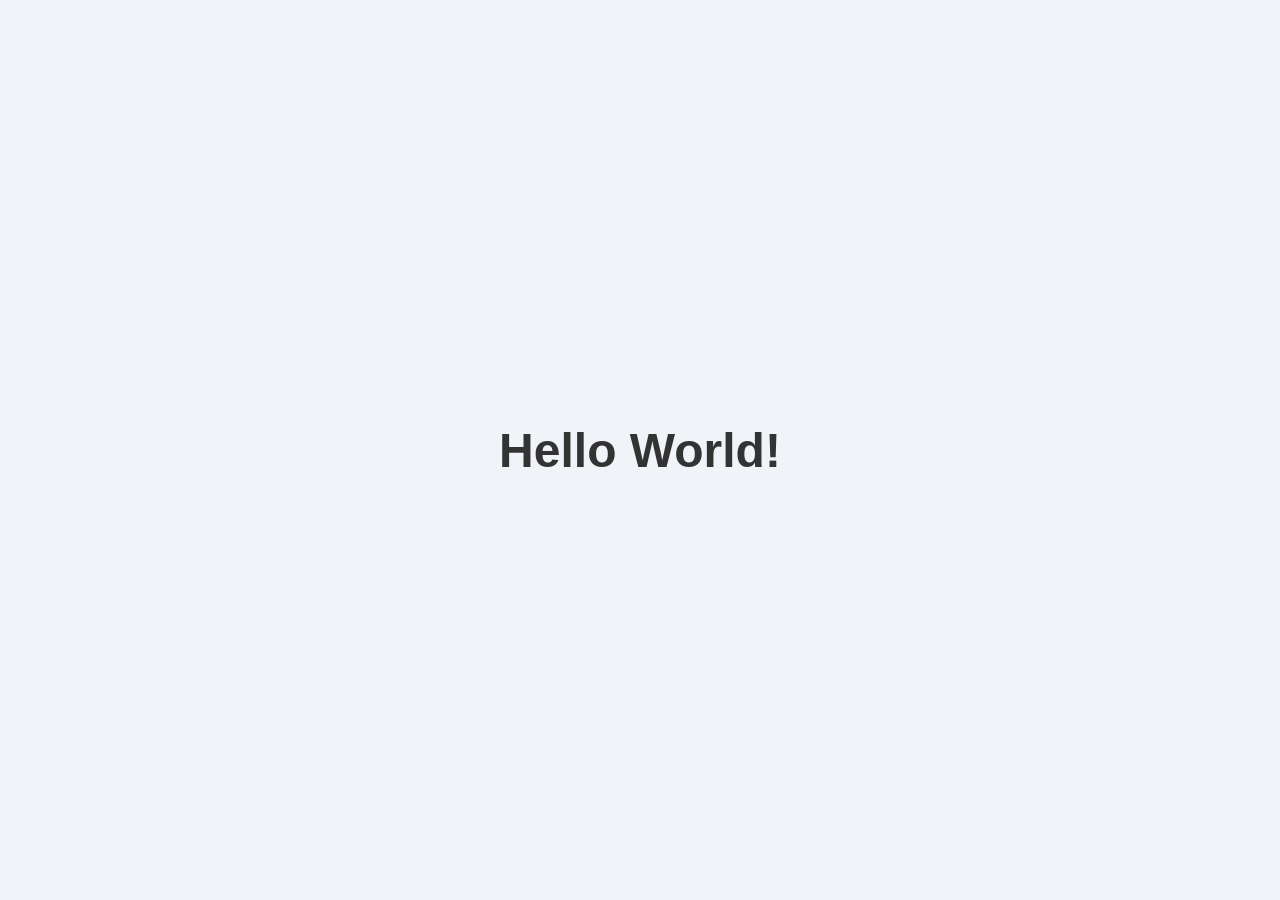
==== index.html @ 899bc9e4 "Add initial HTML structure for the webpage" ====
<!DOCTYPE html>
<html lang="en">
  <head>
      <meta charset="UTF-8" />
          <meta name="viewport" content="width=device-width, initial-scale=1.0"/>
              <title>aaiku.in</title>
                  <style>
                        body {
                                margin: 0;
                                        display: flex;
                                                justify-content: center;
                                                        align-items: center;
                                                                height: 100vh;
                                                                        background: #f0f4f8;
                                                                                font-family: Arial, sans-serif;
                                                                                      }
                                                                                            h1 { font-size: 3rem; color: #333; }
                                                                                                </style>
                                                                                                  </head>
                                                                                                    <body>
                                                                                                        <h1>Hello World!</h1>
                                                                                                          </body>
                                                                                                          </html>
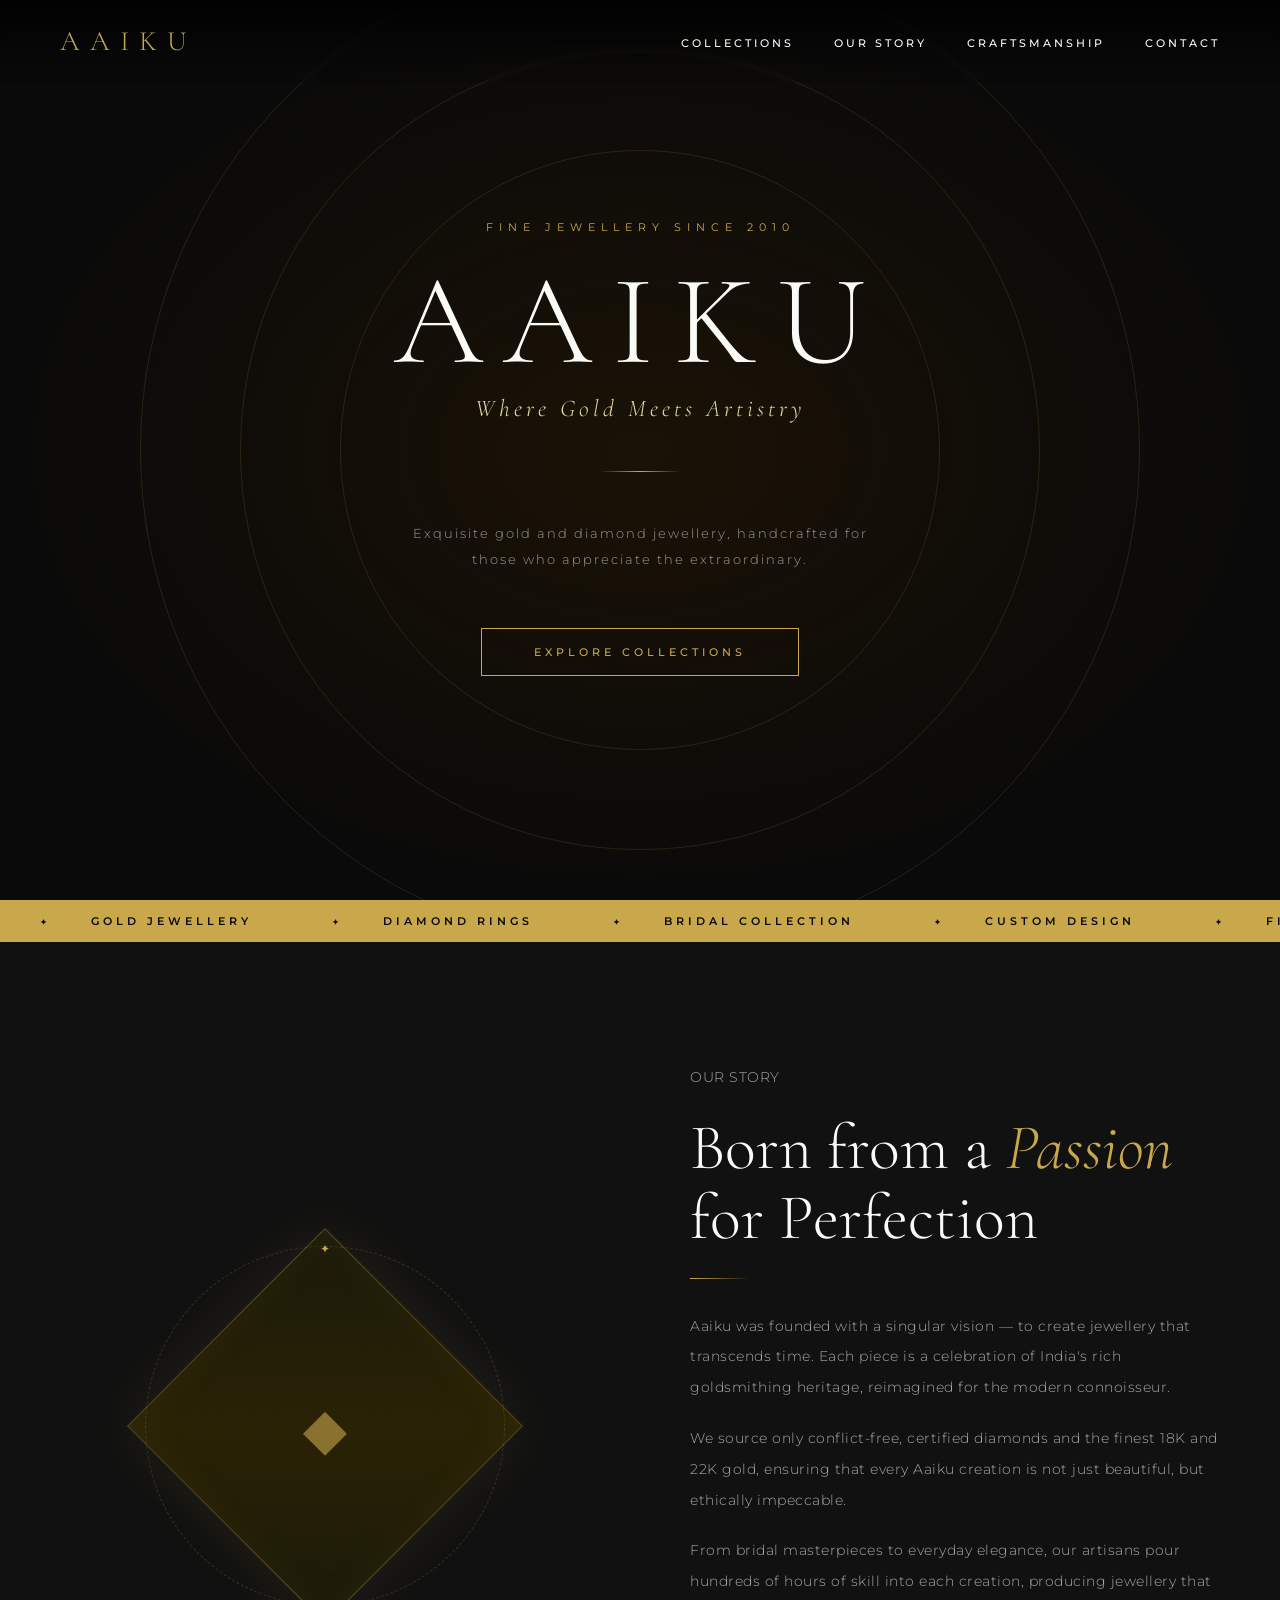
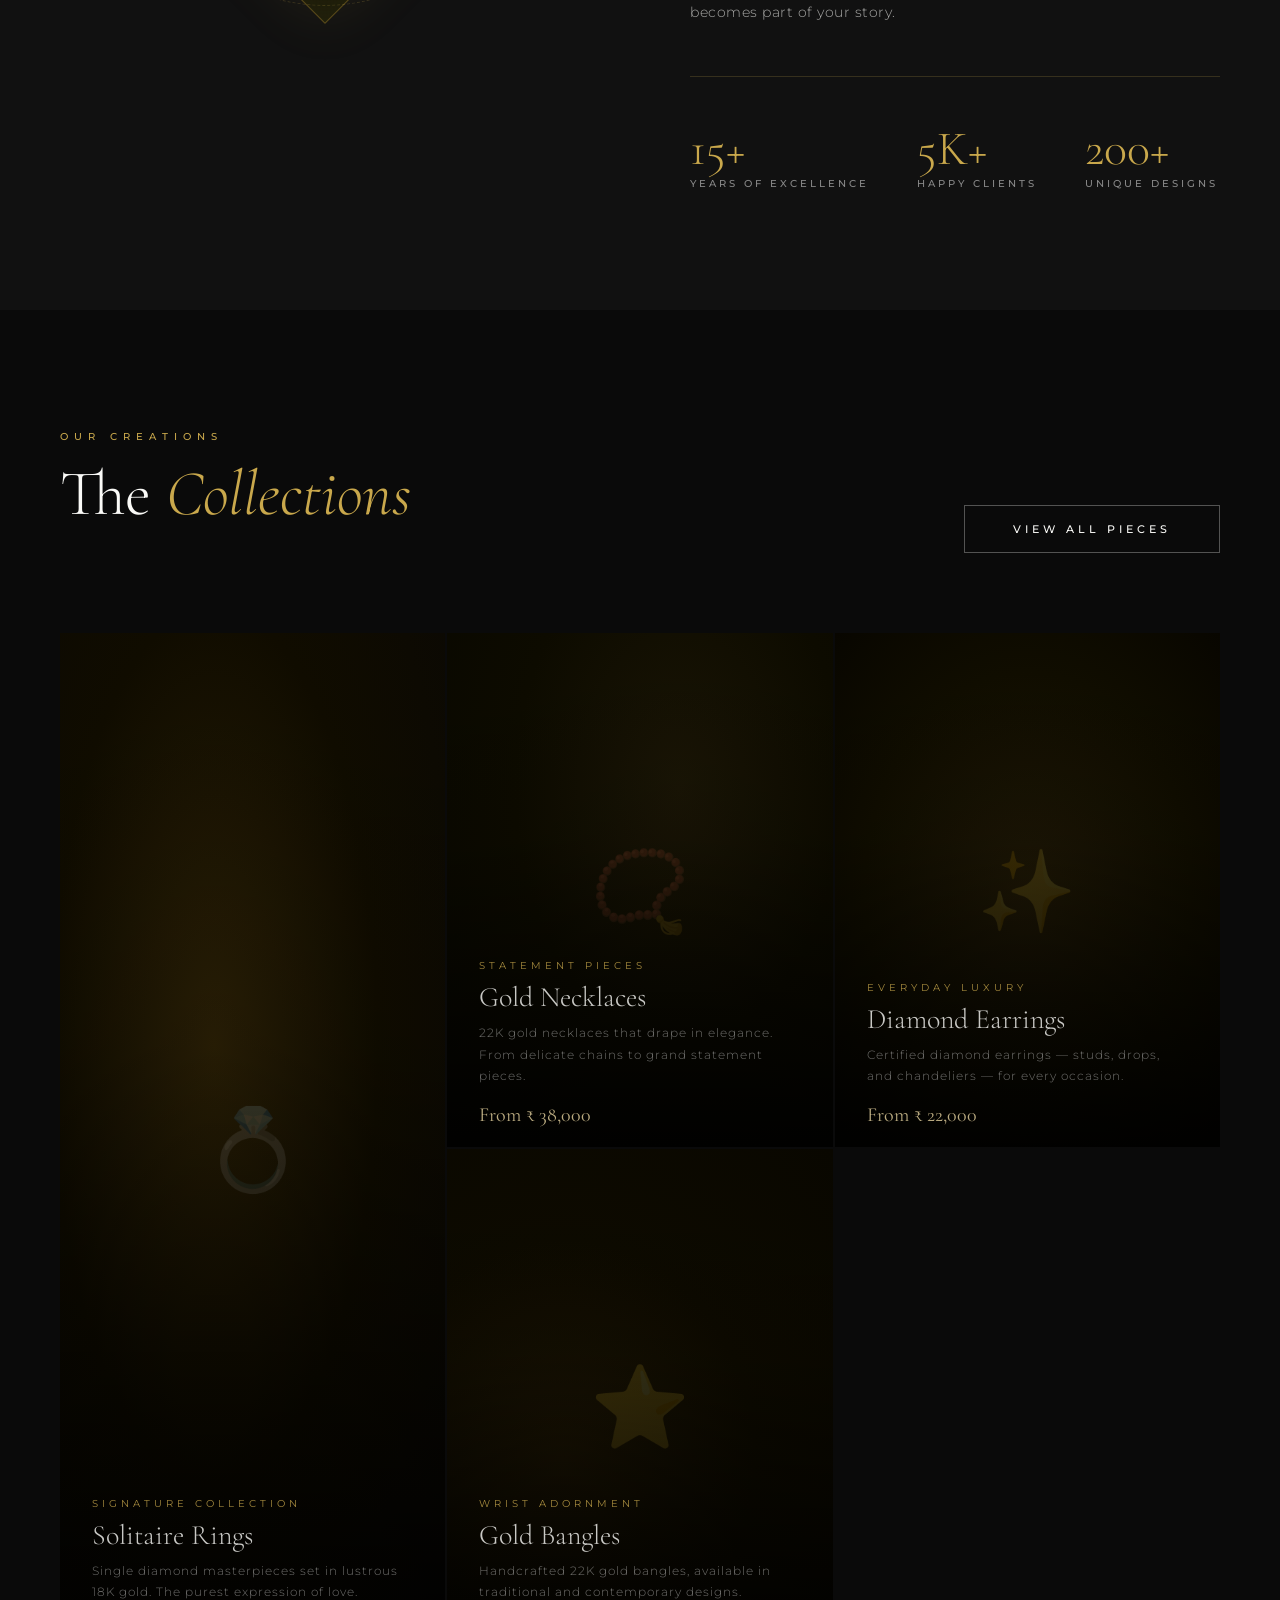
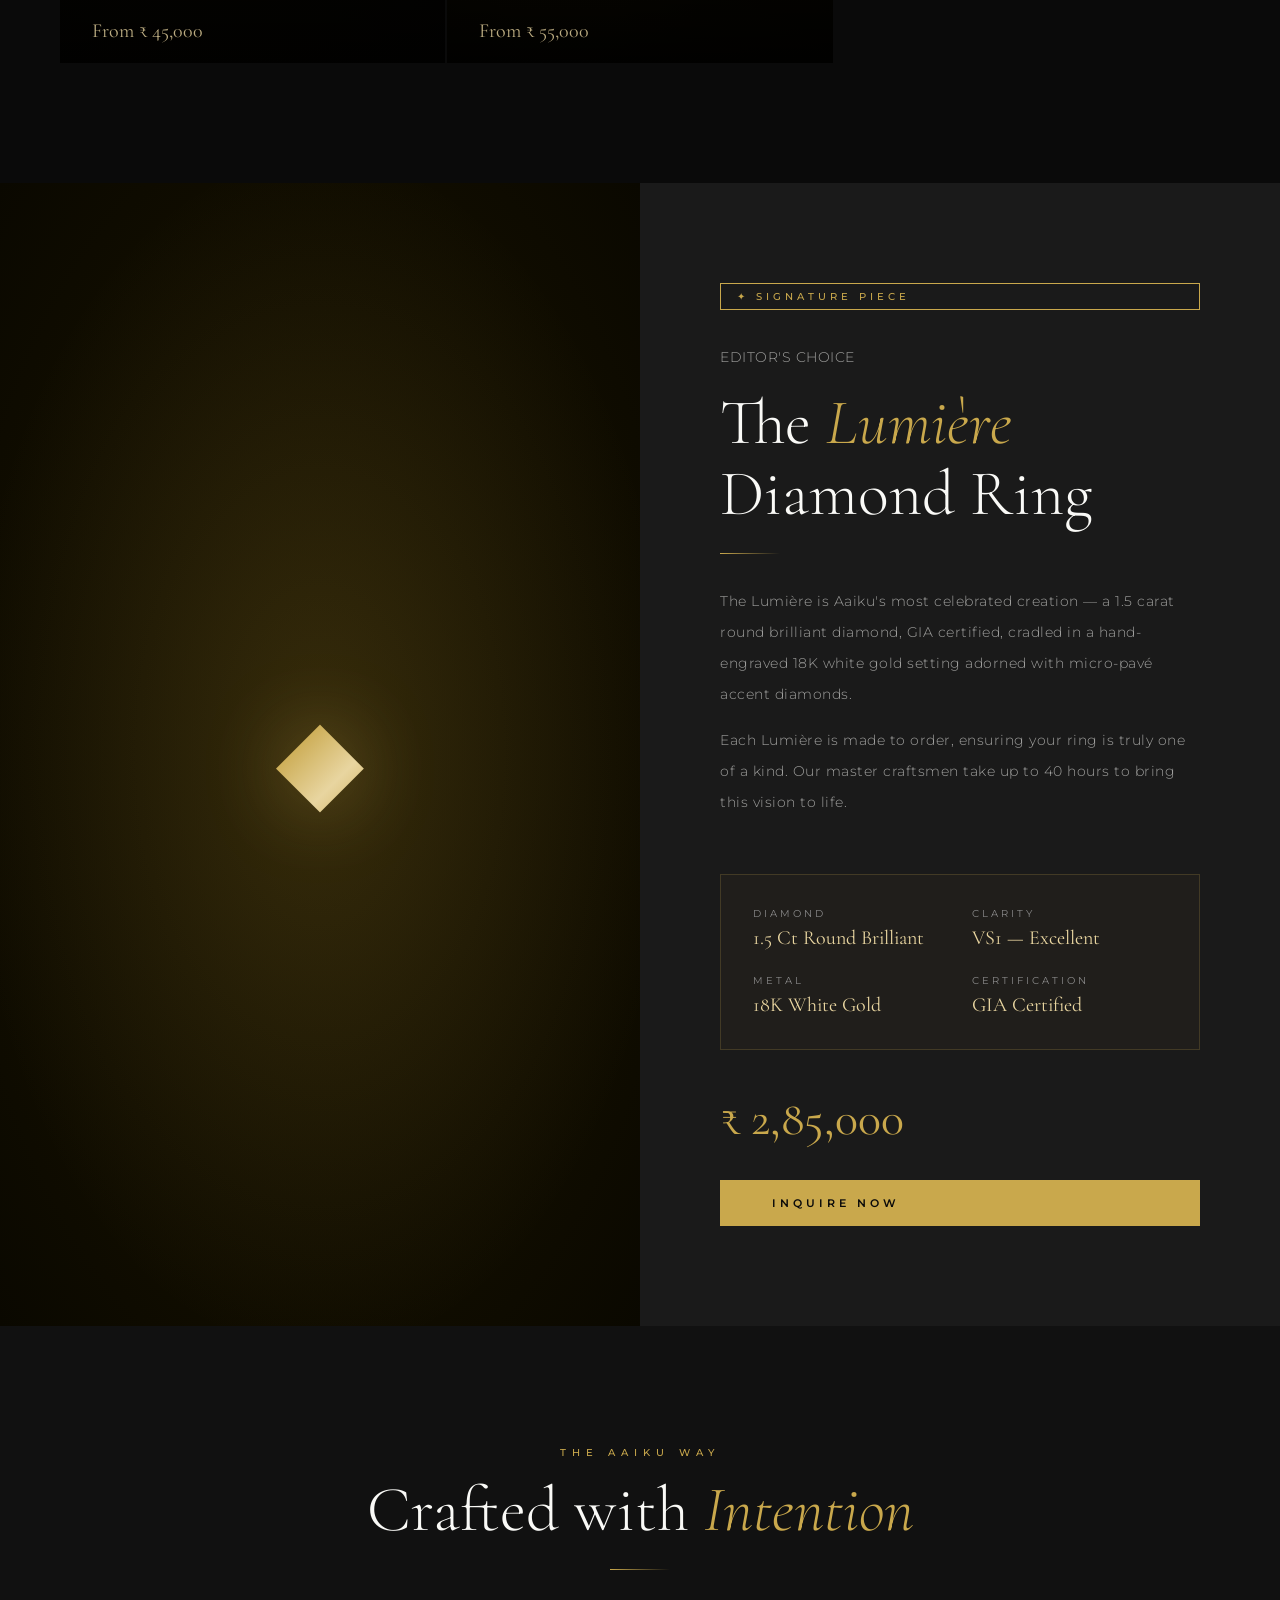
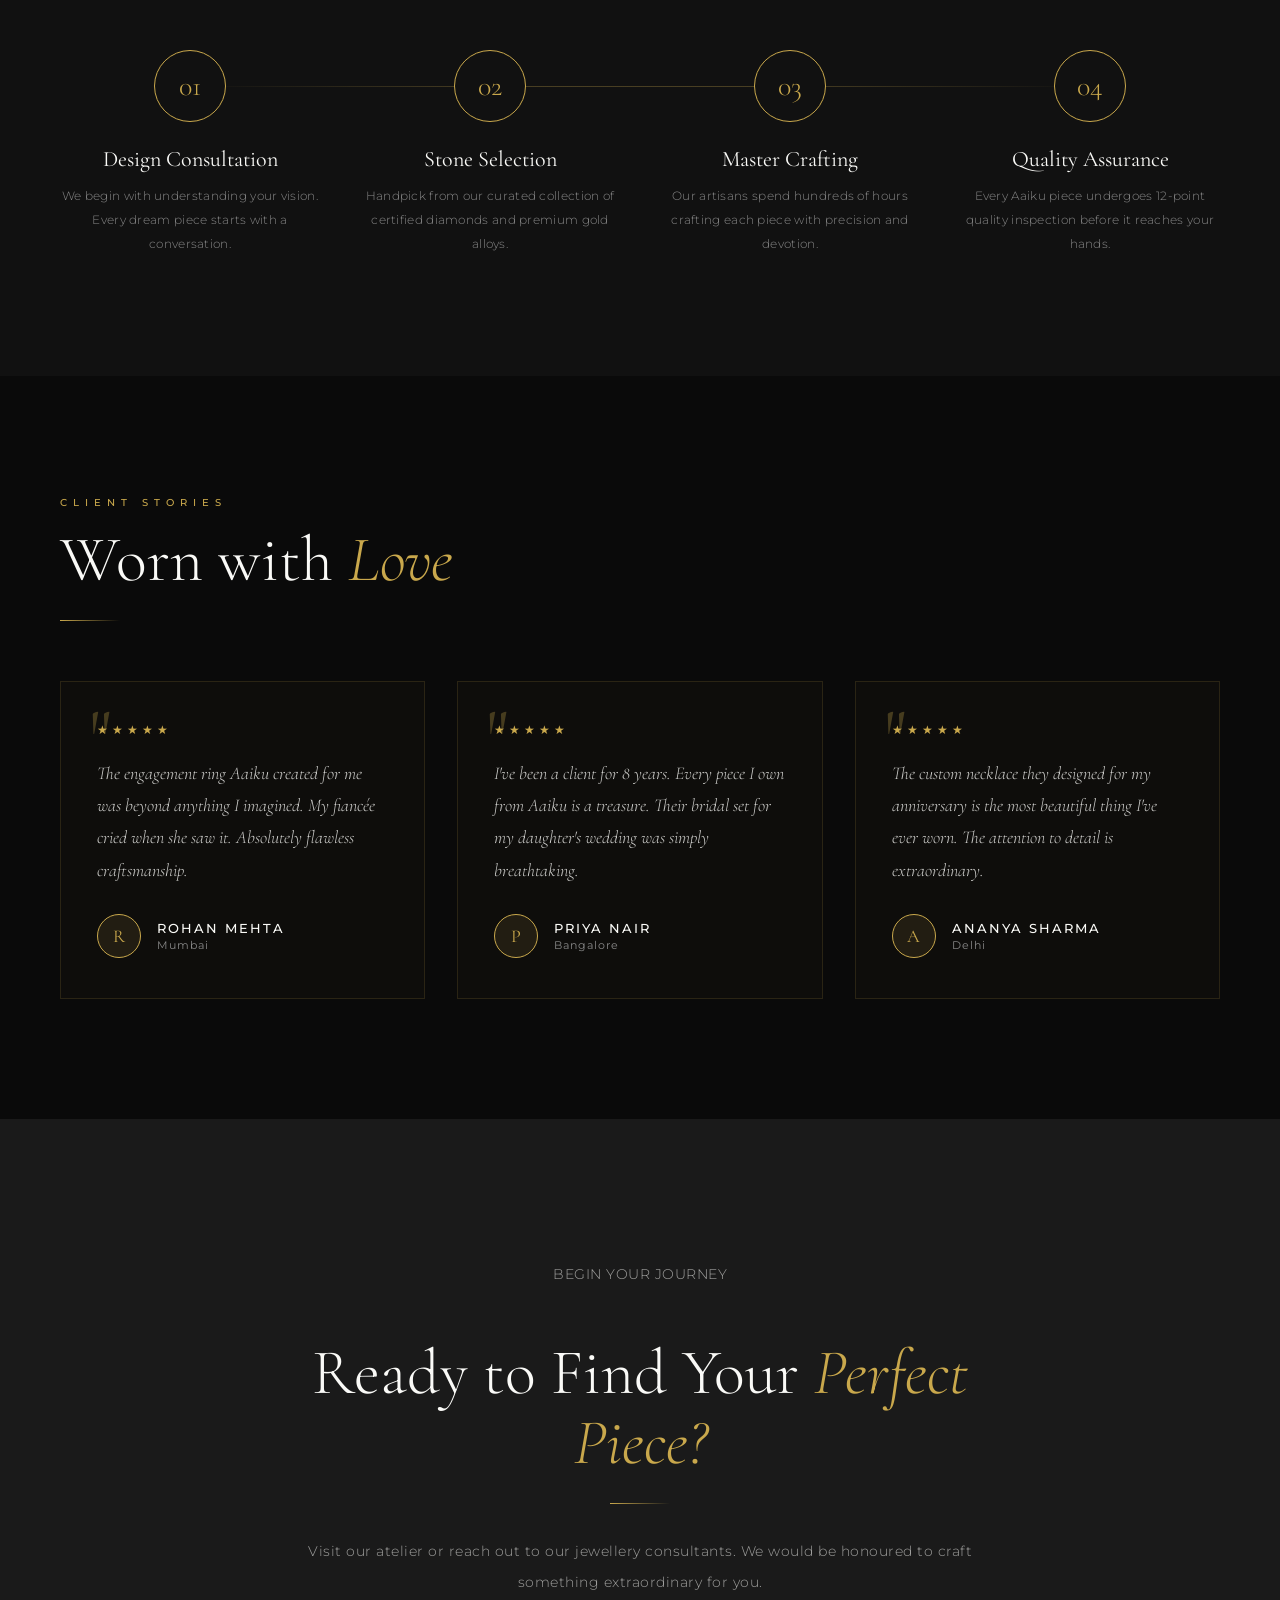
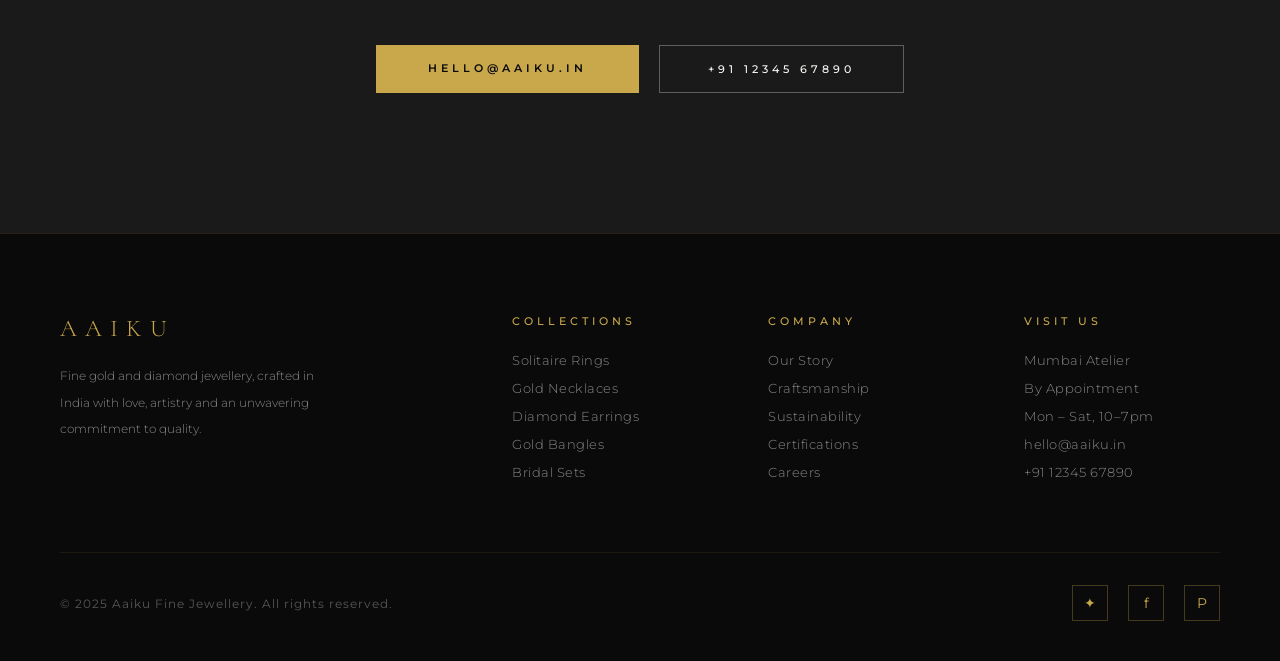
==== commit a7fc88dc: "Add luxury Aaiku Fine Jewellery website" ====
--- a/index.html
+++ b/index.html
@@ -1,23 +1,878 @@
 <!DOCTYPE html>
 <html lang="en">
-  <head>
-      <meta charset="UTF-8" />
-          <meta name="viewport" content="width=device-width, initial-scale=1.0"/>
-              <title>aaiku.in</title>
-                  <style>
-                        body {
-                                margin: 0;
-                                        display: flex;
-                                                justify-content: center;
-                                                        align-items: center;
-                                                                height: 100vh;
-                                                                        background: #f0f4f8;
-                                                                                font-family: Arial, sans-serif;
-                                                                                      }
-                                                                                            h1 { font-size: 3rem; color: #333; }
-                                                                                                </style>
-                                                                                                  </head>
-                                                                                                    <body>
-                                                                                                        <h1>Hello World!</h1>
-                                                                                                          </body>
-                                                                                                          </html>
+<head>
+  <meta charset="UTF-8" />
+  <meta name="viewport" content="width=device-width, initial-scale=1.0"/>
+  <title>AAIKU — Fine Jewellery</title>
+  <link href="https://fonts.googleapis.com/css2?family=Cormorant+Garamond:ital,wght@0,300;0,400;0,500;0,600;1,300;1,400&family=Montserrat:wght@300;400;500;600&display=swap" rel="stylesheet">
+  <style>
+    *, *::before, *::after { margin: 0; padding: 0; box-sizing: border-box; }
+
+    :root {
+      --gold: #C9A84C;
+      --gold-light: #E8D5A0;
+      --gold-dark: #8B6914;
+      --black: #0A0A0A;
+      --dark: #111111;
+      --dark2: #1A1A1A;
+      --dark3: #222222;
+      --white: #FAFAF7;
+      --gray: #888888;
+    }
+
+    html { scroll-behavior: smooth; }
+
+    body {
+      font-family: 'Montserrat', sans-serif;
+      background-color: var(--black);
+      color: var(--white);
+      overflow-x: hidden;
+    }
+
+    /* ── NAVBAR ── */
+    nav {
+      position: fixed; top: 0; left: 0; right: 0; z-index: 100;
+      display: flex; align-items: center; justify-content: space-between;
+      padding: 24px 60px;
+      background: linear-gradient(to bottom, rgba(0,0,0,0.85), transparent);
+      backdrop-filter: blur(2px);
+    }
+    .nav-logo {
+      font-family: 'Cormorant Garamond', serif;
+      font-size: 28px; font-weight: 300; letter-spacing: 10px;
+      color: var(--gold); text-decoration: none; text-transform: uppercase;
+    }
+    .nav-links { display: flex; gap: 40px; list-style: none; }
+    .nav-links a {
+      font-size: 11px; font-weight: 500; letter-spacing: 3px;
+      text-transform: uppercase; color: var(--white); text-decoration: none;
+      transition: color 0.3s;
+    }
+    .nav-links a:hover { color: var(--gold); }
+
+    /* ── HERO ── */
+    .hero {
+      position: relative; height: 100vh;
+      display: flex; align-items: center; justify-content: center;
+      overflow: hidden;
+    }
+    .hero-bg {
+      position: absolute; inset: 0;
+      background: radial-gradient(ellipse at center, #1a1205 0%, #0A0A0A 70%);
+    }
+    .hero-particles {
+      position: absolute; inset: 0; overflow: hidden;
+    }
+    .particle {
+      position: absolute; border-radius: 50%;
+      background: var(--gold); opacity: 0;
+      animation: sparkle 4s infinite;
+    }
+    @keyframes sparkle {
+      0%, 100% { opacity: 0; transform: scale(0); }
+      50% { opacity: 0.6; transform: scale(1); }
+    }
+    .hero-ring {
+      position: absolute;
+      border: 1px solid rgba(201,168,76,0.15);
+      border-radius: 50%;
+      animation: rotate 30s linear infinite;
+    }
+    .ring1 { width: 600px; height: 600px; top: 50%; left: 50%; transform: translate(-50%,-50%); }
+    .ring2 { width: 800px; height: 800px; top: 50%; left: 50%; transform: translate(-50%,-50%); animation-direction: reverse; animation-duration: 45s; }
+    .ring3 { width: 1000px; height: 1000px; top: 50%; left: 50%; transform: translate(-50%,-50%); animation-duration: 60s; }
+    @keyframes rotate { to { transform: translate(-50%,-50%) rotate(360deg); } }
+
+    .hero-content {
+      position: relative; text-align: center; z-index: 2;
+      padding: 0 20px;
+    }
+    .hero-tagline {
+      font-size: 11px; letter-spacing: 6px; text-transform: uppercase;
+      color: var(--gold); margin-bottom: 24px; font-weight: 400;
+    }
+    .hero-title {
+      font-family: 'Cormorant Garamond', serif;
+      font-size: clamp(64px, 10vw, 130px);
+      font-weight: 300; line-height: 1;
+      letter-spacing: 20px; text-transform: uppercase;
+      color: var(--white); margin-bottom: 8px;
+    }
+    .hero-subtitle {
+      font-family: 'Cormorant Garamond', serif;
+      font-size: clamp(16px, 3vw, 24px);
+      font-weight: 300; font-style: italic;
+      color: var(--gold-light); letter-spacing: 4px;
+      margin-bottom: 48px;
+    }
+    .hero-divider {
+      width: 80px; height: 1px;
+      background: linear-gradient(to right, transparent, var(--gold), transparent);
+      margin: 0 auto 48px;
+    }
+    .hero-desc {
+      font-size: 13px; letter-spacing: 2px; line-height: 2;
+      color: rgba(250,250,247,0.6); max-width: 480px; margin: 0 auto 56px;
+      font-weight: 300;
+    }
+    .hero-cta {
+      display: inline-block; padding: 16px 52px;
+      border: 1px solid var(--gold); color: var(--gold);
+      font-size: 11px; letter-spacing: 4px; text-transform: uppercase;
+      text-decoration: none; font-weight: 500;
+      transition: all 0.4s ease;
+      position: relative; overflow: hidden;
+    }
+    .hero-cta::before {
+      content: ''; position: absolute; inset: 0;
+      background: var(--gold); transform: translateX(-100%);
+      transition: transform 0.4s ease; z-index: -1;
+    }
+    .hero-cta:hover { color: var(--black); }
+    .hero-cta:hover::before { transform: translateX(0); }
+
+    /* ── MARQUEE ── */
+    .marquee-wrap {
+      background: var(--gold); overflow: hidden;
+      padding: 14px 0;
+    }
+    .marquee-track {
+      display: flex; gap: 0;
+      animation: marquee 20s linear infinite;
+      white-space: nowrap;
+    }
+    .marquee-track span {
+      font-size: 11px; letter-spacing: 4px; text-transform: uppercase;
+      color: var(--black); font-weight: 600; padding: 0 40px;
+    }
+    .marquee-track span::before {
+      content: '✦'; margin-right: 40px; font-size: 8px;
+    }
+    @keyframes marquee { to { transform: translateX(-50%); } }
+
+    /* ── SECTION COMMON ── */
+    section { padding: 120px 60px; }
+    .section-label {
+      font-size: 10px; letter-spacing: 6px; text-transform: uppercase;
+      color: var(--gold); margin-bottom: 16px; font-weight: 500;
+    }
+    .section-title {
+      font-family: 'Cormorant Garamond', serif;
+      font-size: clamp(36px, 5vw, 64px);
+      font-weight: 300; line-height: 1.1;
+      color: var(--white); margin-bottom: 24px;
+    }
+    .section-title em { font-style: italic; color: var(--gold); }
+    .gold-line {
+      width: 60px; height: 1px;
+      background: linear-gradient(to right, var(--gold), transparent);
+      margin-bottom: 32px;
+    }
+
+    /* ── ABOUT ── */
+    .about { background: var(--dark); }
+    .about-inner {
+      max-width: 1200px; margin: 0 auto;
+      display: grid; grid-template-columns: 1fr 1fr; gap: 100px;
+      align-items: center;
+    }
+    .about-visual {
+      position: relative; display: flex; align-items: center; justify-content: center;
+    }
+    .about-diamond {
+      width: 280px; height: 280px;
+      background: linear-gradient(135deg, #1a1a0a, #2a2205, #1a1a0a);
+      border: 1px solid rgba(201,168,76,0.3);
+      transform: rotate(45deg);
+      position: relative;
+      box-shadow: 0 0 60px rgba(201,168,76,0.1), inset 0 0 40px rgba(201,168,76,0.05);
+    }
+    .about-diamond::before {
+      content: '◆';
+      position: absolute; top: 50%; left: 50%;
+      transform: translate(-50%,-50%) rotate(-45deg);
+      font-size: 80px; color: var(--gold); opacity: 0.6;
+    }
+    .about-diamond-orbit {
+      position: absolute; width: 360px; height: 360px;
+      border: 1px dashed rgba(201,168,76,0.2);
+      border-radius: 50%; top: 50%; left: 50%;
+      transform: translate(-50%,-50%);
+      animation: rotate 15s linear infinite;
+    }
+    .about-diamond-orbit::before {
+      content: '✦'; position: absolute; top: -6px; left: 50%;
+      transform: translateX(-50%); color: var(--gold); font-size: 12px;
+    }
+    .about-text p {
+      font-size: 14px; line-height: 2.2; color: rgba(250,250,247,0.65);
+      margin-bottom: 20px; font-weight: 300; letter-spacing: 0.5px;
+    }
+    .about-stats {
+      display: flex; gap: 48px; margin-top: 48px; padding-top: 48px;
+      border-top: 1px solid rgba(201,168,76,0.2);
+    }
+    .stat-num {
+      font-family: 'Cormorant Garamond', serif;
+      font-size: 48px; font-weight: 300; color: var(--gold); line-height: 1;
+      margin-bottom: 4px;
+    }
+    .stat-label {
+      font-size: 10px; letter-spacing: 3px; text-transform: uppercase;
+      color: var(--gray); font-weight: 500;
+    }
+
+    /* ── COLLECTIONS ── */
+    .collections { background: var(--black); }
+    .collections-header {
+      max-width: 1200px; margin: 0 auto 80px;
+      display: flex; justify-content: space-between; align-items: flex-end;
+    }
+    .collections-grid {
+      max-width: 1200px; margin: 0 auto;
+      display: grid; grid-template-columns: repeat(3, 1fr); gap: 2px;
+    }
+    .collection-card {
+      position: relative; overflow: hidden; cursor: pointer;
+      aspect-ratio: 3/4;
+      background: var(--dark2);
+    }
+    .collection-card.large { grid-row: span 2; aspect-ratio: auto; }
+    .card-bg {
+      position: absolute; inset: 0;
+      transition: transform 0.8s ease;
+    }
+    .collection-card:hover .card-bg { transform: scale(1.08); }
+    /* Individual card gradients mimicking jewelry */
+    .card-ring .card-bg {
+      background: radial-gradient(ellipse at 40% 40%, #2a1f05 0%, #100c00 50%, #0a0804 100%);
+    }
+    .card-necklace .card-bg {
+      background: radial-gradient(ellipse at 60% 30%, #1a1505 0%, #0d0b00 50%, #080700 100%);
+    }
+    .card-earring .card-bg {
+      background: radial-gradient(ellipse at 50% 50%, #1e1705 0%, #100d00 60%, #080600 100%);
+    }
+    .card-bracelet .card-bg {
+      background: radial-gradient(ellipse at 30% 60%, #1a1303 0%, #0d0a00 50%, #090700 100%);
+    }
+    .card-icon {
+      position: absolute; top: 50%; left: 50%;
+      transform: translate(-50%, -50%);
+      font-size: 80px; opacity: 0.15;
+      transition: opacity 0.4s, transform 0.4s;
+    }
+    .collection-card:hover .card-icon {
+      opacity: 0.25; transform: translate(-50%, -55%) scale(1.1);
+    }
+    .card-overlay {
+      position: absolute; inset: 0;
+      background: linear-gradient(to top, rgba(0,0,0,0.9) 0%, rgba(0,0,0,0.1) 60%, transparent 100%);
+    }
+    .card-content {
+      position: absolute; bottom: 0; left: 0; right: 0;
+      padding: 40px 32px;
+      transform: translateY(20px); opacity: 0.8;
+      transition: transform 0.4s, opacity 0.4s;
+    }
+    .collection-card:hover .card-content { transform: translateY(0); opacity: 1; }
+    .card-cat {
+      font-size: 10px; letter-spacing: 4px; text-transform: uppercase;
+      color: var(--gold); margin-bottom: 8px;
+    }
+    .card-name {
+      font-family: 'Cormorant Garamond', serif;
+      font-size: 28px; font-weight: 300; color: var(--white); margin-bottom: 8px;
+    }
+    .card-desc {
+      font-size: 12px; color: rgba(250,250,247,0.55); letter-spacing: 1px;
+      line-height: 1.8; font-weight: 300;
+    }
+    .card-price {
+      font-size: 13px; color: var(--gold-light); margin-top: 16px;
+      font-family: 'Cormorant Garamond', serif; font-size: 20px;
+    }
+
+    /* ── FEATURED PIECE ── */
+    .featured {
+      background: var(--dark2);
+      padding: 0;
+    }
+    .featured-inner {
+      display: grid; grid-template-columns: 1fr 1fr;
+      min-height: 80vh;
+    }
+    .featured-visual {
+      background: radial-gradient(ellipse at 50% 50%, #1e1700 0%, #0a0800 100%);
+      display: flex; align-items: center; justify-content: center;
+      position: relative; overflow: hidden;
+    }
+    .diamond-showcase {
+      position: relative; text-align: center;
+    }
+    .diamond-big {
+      font-size: 160px; line-height: 1;
+      background: linear-gradient(135deg, var(--gold-dark), var(--gold), var(--gold-light), var(--gold));
+      -webkit-background-clip: text; -webkit-text-fill-color: transparent;
+      filter: drop-shadow(0 0 40px rgba(201,168,76,0.4));
+      animation: float 4s ease-in-out infinite;
+    }
+    @keyframes float {
+      0%, 100% { transform: translateY(0); }
+      50% { transform: translateY(-20px); }
+    }
+    .diamond-glow {
+      position: absolute; inset: -40px;
+      background: radial-gradient(ellipse at 50% 50%, rgba(201,168,76,0.15), transparent 70%);
+      border-radius: 50%;
+    }
+    .featured-content {
+      padding: 100px 80px;
+      display: flex; flex-direction: column; justify-content: center;
+    }
+    .featured-badge {
+      display: inline-block; padding: 6px 16px;
+      border: 1px solid var(--gold); color: var(--gold);
+      font-size: 10px; letter-spacing: 4px; text-transform: uppercase;
+      margin-bottom: 32px; font-weight: 500;
+    }
+    .featured-content p {
+      font-size: 14px; line-height: 2.2;
+      color: rgba(250,250,247,0.6); font-weight: 300;
+      margin-bottom: 16px; letter-spacing: 0.5px;
+    }
+    .featured-specs {
+      display: grid; grid-template-columns: 1fr 1fr;
+      gap: 24px; margin: 40px 0;
+      padding: 32px; border: 1px solid rgba(201,168,76,0.2);
+      background: rgba(201,168,76,0.03);
+    }
+    .spec-item {}
+    .spec-key {
+      font-size: 10px; letter-spacing: 3px; text-transform: uppercase;
+      color: var(--gray); margin-bottom: 6px;
+    }
+    .spec-val {
+      font-family: 'Cormorant Garamond', serif;
+      font-size: 20px; color: var(--gold-light);
+    }
+    .featured-price {
+      font-family: 'Cormorant Garamond', serif;
+      font-size: 48px; color: var(--gold); margin-bottom: 32px;
+    }
+    .btn-gold {
+      display: inline-block; padding: 16px 52px;
+      background: var(--gold); color: var(--black);
+      font-size: 11px; letter-spacing: 4px; text-transform: uppercase;
+      text-decoration: none; font-weight: 600; cursor: pointer;
+      border: none; transition: background 0.3s;
+    }
+    .btn-gold:hover { background: var(--gold-light); }
+
+    /* ── PROCESS ── */
+    .process { background: var(--dark); }
+    .process-inner { max-width: 1200px; margin: 0 auto; }
+    .process-header { text-align: center; margin-bottom: 80px; }
+    .process-header .gold-line { margin: 0 auto 32px; width: 60px; }
+    .process-steps {
+      display: grid; grid-template-columns: repeat(4, 1fr);
+      gap: 40px; position: relative;
+    }
+    .process-steps::before {
+      content: ''; position: absolute;
+      top: 36px; left: 12%; right: 12%; height: 1px;
+      background: linear-gradient(to right, transparent, var(--gold), var(--gold), transparent);
+      opacity: 0.3;
+    }
+    .step { text-align: center; }
+    .step-num {
+      width: 72px; height: 72px; border-radius: 50%;
+      border: 1px solid var(--gold);
+      display: flex; align-items: center; justify-content: center;
+      margin: 0 auto 24px;
+      font-family: 'Cormorant Garamond', serif;
+      font-size: 28px; font-weight: 300; color: var(--gold);
+      background: var(--dark);
+      position: relative; z-index: 1;
+    }
+    .step-title {
+      font-family: 'Cormorant Garamond', serif;
+      font-size: 22px; font-weight: 400; color: var(--white); margin-bottom: 12px;
+    }
+    .step-desc {
+      font-size: 12px; line-height: 2; color: var(--gray);
+      font-weight: 300; letter-spacing: 0.3px;
+    }
+
+    /* ── TESTIMONIALS ── */
+    .testimonials { background: var(--black); }
+    .testimonials-inner { max-width: 1200px; margin: 0 auto; }
+    .testimonials-header { margin-bottom: 60px; }
+    .testimonials-grid {
+      display: grid; grid-template-columns: repeat(3, 1fr); gap: 32px;
+    }
+    .testi-card {
+      padding: 40px 36px;
+      border: 1px solid rgba(201,168,76,0.15);
+      background: rgba(201,168,76,0.02);
+      position: relative;
+    }
+    .testi-card::before {
+      content: '"';
+      font-family: 'Cormorant Garamond', serif;
+      font-size: 80px; font-weight: 300; color: var(--gold);
+      opacity: 0.3; position: absolute; top: 16px; left: 28px;
+      line-height: 1;
+    }
+    .testi-stars {
+      color: var(--gold); letter-spacing: 4px; font-size: 12px;
+      margin-bottom: 20px;
+    }
+    .testi-text {
+      font-family: 'Cormorant Garamond', serif;
+      font-size: 18px; font-weight: 300; font-style: italic;
+      line-height: 1.8; color: rgba(250,250,247,0.8);
+      margin-bottom: 28px;
+    }
+    .testi-author {
+      display: flex; align-items: center; gap: 16px;
+    }
+    .testi-avatar {
+      width: 44px; height: 44px; border-radius: 50%;
+      border: 1px solid var(--gold);
+      display: flex; align-items: center; justify-content: center;
+      font-family: 'Cormorant Garamond', serif;
+      font-size: 18px; color: var(--gold);
+      background: rgba(201,168,76,0.1);
+    }
+    .testi-name {
+      font-size: 13px; letter-spacing: 2px; text-transform: uppercase;
+      color: var(--white); font-weight: 500;
+    }
+    .testi-city {
+      font-size: 11px; color: var(--gray); letter-spacing: 1px; margin-top: 2px;
+    }
+
+    /* ── CONTACT / CTA ── */
+    .cta {
+      background: var(--dark2);
+      text-align: center; padding: 140px 60px;
+    }
+    .cta-inner { max-width: 720px; margin: 0 auto; }
+    .cta p {
+      font-size: 14px; line-height: 2.2;
+      color: rgba(250,250,247,0.6); font-weight: 300;
+      margin-bottom: 48px; letter-spacing: 0.5px;
+    }
+    .cta-buttons { display: flex; gap: 20px; justify-content: center; flex-wrap: wrap; }
+    .btn-outline {
+      display: inline-block; padding: 16px 48px;
+      border: 1px solid rgba(250,250,247,0.3); color: var(--white);
+      font-size: 11px; letter-spacing: 4px; text-transform: uppercase;
+      text-decoration: none; font-weight: 500; transition: all 0.3s;
+    }
+    .btn-outline:hover {
+      border-color: var(--gold); color: var(--gold);
+    }
+
+    /* ── FOOTER ── */
+    footer {
+      background: var(--black); padding: 80px 60px 40px;
+      border-top: 1px solid rgba(201,168,76,0.15);
+    }
+    .footer-top {
+      display: grid; grid-template-columns: 2fr 1fr 1fr 1fr;
+      gap: 60px; max-width: 1200px; margin: 0 auto 60px;
+    }
+    .footer-brand p {
+      font-size: 12px; line-height: 2.2; color: var(--gray);
+      font-weight: 300; margin-top: 20px; max-width: 280px;
+    }
+    .footer-col h4 {
+      font-size: 11px; letter-spacing: 4px; text-transform: uppercase;
+      color: var(--gold); margin-bottom: 24px; font-weight: 500;
+    }
+    .footer-col ul { list-style: none; }
+    .footer-col ul li {
+      font-size: 13px; color: var(--gray); margin-bottom: 12px;
+      font-weight: 300; letter-spacing: 0.5px; cursor: pointer;
+      transition: color 0.3s;
+    }
+    .footer-col ul li:hover { color: var(--gold-light); }
+    .footer-bottom {
+      max-width: 1200px; margin: 0 auto;
+      display: flex; justify-content: space-between; align-items: center;
+      padding-top: 32px; border-top: 1px solid rgba(201,168,76,0.1);
+    }
+    .footer-copy {
+      font-size: 12px; color: rgba(136,136,136,0.6);
+      letter-spacing: 1px;
+    }
+    .footer-socials { display: flex; gap: 20px; }
+    .footer-socials a {
+      width: 36px; height: 36px; border: 1px solid rgba(201,168,76,0.3);
+      display: flex; align-items: center; justify-content: center;
+      color: var(--gold); font-size: 14px; text-decoration: none;
+      transition: all 0.3s;
+    }
+    .footer-socials a:hover {
+      background: var(--gold); color: var(--black);
+    }
+
+    /* ── RESPONSIVE ── */
+    @media (max-width: 900px) {
+      nav { padding: 20px 24px; }
+      .nav-links { display: none; }
+      section { padding: 80px 24px; }
+      .about-inner { grid-template-columns: 1fr; gap: 60px; }
+      .about-visual { display: none; }
+      .collections-grid { grid-template-columns: 1fr 1fr; }
+      .collection-card.large { grid-row: span 1; }
+      .featured-inner { grid-template-columns: 1fr; }
+      .featured-visual { min-height: 50vh; }
+      .process-steps { grid-template-columns: 1fr 1fr; }
+      .process-steps::before { display: none; }
+      .testimonials-grid { grid-template-columns: 1fr; }
+      .footer-top { grid-template-columns: 1fr 1fr; gap: 40px; }
+      .collections-header { flex-direction: column; align-items: flex-start; gap: 16px; }
+      .featured-content { padding: 60px 32px; }
+    }
+    @media (max-width: 600px) {
+      .collections-grid { grid-template-columns: 1fr; }
+      .hero-title { letter-spacing: 10px; }
+      .about-stats { flex-direction: column; gap: 24px; }
+      .process-steps { grid-template-columns: 1fr; }
+      .footer-top { grid-template-columns: 1fr; }
+      .featured-specs { grid-template-columns: 1fr; }
+    }
+  </style>
+</head>
+<body>
+
+  <!-- NAVBAR -->
+  <nav>
+    <a href="#" class="nav-logo">Aaiku</a>
+    <ul class="nav-links">
+      <li><a href="#collections">Collections</a></li>
+      <li><a href="#about">Our Story</a></li>
+      <li><a href="#process">Craftsmanship</a></li>
+      <li><a href="#contact">Contact</a></li>
+    </ul>
+  </nav>
+
+  <!-- HERO -->
+  <section class="hero">
+    <div class="hero-bg"></div>
+    <div class="hero-particles">
+      <div class="particle" style="width:3px;height:3px;top:20%;left:15%;animation-delay:0s;animation-duration:3s;"></div>
+      <div class="particle" style="width:2px;height:2px;top:35%;left:80%;animation-delay:0.8s;animation-duration:4s;"></div>
+      <div class="particle" style="width:4px;height:4px;top:65%;left:25%;animation-delay:1.5s;animation-duration:3.5s;"></div>
+      <div class="particle" style="width:2px;height:2px;top:75%;left:70%;animation-delay:2s;animation-duration:5s;"></div>
+      <div class="particle" style="width:3px;height:3px;top:50%;left:90%;animation-delay:0.5s;animation-duration:4.5s;"></div>
+      <div class="particle" style="width:2px;height:2px;top:15%;left:55%;animation-delay:1s;animation-duration:3s;"></div>
+      <div class="particle" style="width:4px;height:4px;top:85%;left:40%;animation-delay:2.5s;animation-duration:6s;"></div>
+      <div class="particle" style="width:2px;height:2px;top:45%;left:5%;animation-delay:1.8s;animation-duration:4s;"></div>
+    </div>
+    <div class="hero-ring ring1"></div>
+    <div class="hero-ring ring2"></div>
+    <div class="hero-ring ring3"></div>
+    <div class="hero-content">
+      <p class="hero-tagline">Fine Jewellery Since 2010</p>
+      <h1 class="hero-title">AAIKU</h1>
+      <p class="hero-subtitle">Where Gold Meets Artistry</p>
+      <div class="hero-divider"></div>
+      <p class="hero-desc">Exquisite gold and diamond jewellery, handcrafted for those who appreciate the extraordinary.</p>
+      <a href="#collections" class="hero-cta">Explore Collections</a>
+    </div>
+  </section>
+
+  <!-- MARQUEE -->
+  <div class="marquee-wrap">
+    <div class="marquee-track">
+      <span>Gold Jewellery</span>
+      <span>Diamond Rings</span>
+      <span>Bridal Collection</span>
+      <span>Custom Design</span>
+      <span>Fine Craftsmanship</span>
+      <span>Certified Diamonds</span>
+      <span>Gold Jewellery</span>
+      <span>Diamond Rings</span>
+      <span>Bridal Collection</span>
+      <span>Custom Design</span>
+      <span>Fine Craftsmanship</span>
+      <span>Certified Diamonds</span>
+    </div>
+  </div>
+
+  <!-- ABOUT -->
+  <section class="about" id="about">
+    <div class="about-inner">
+      <div class="about-visual">
+        <div class="about-diamond"></div>
+        <div class="about-diamond-orbit"></div>
+      </div>
+      <div class="about-text">
+        <p class="section-label">Our Story</p>
+        <h2 class="section-title">Born from a <em>Passion</em><br>for Perfection</h2>
+        <div class="gold-line"></div>
+        <p>Aaiku was founded with a singular vision — to create jewellery that transcends time. Each piece is a celebration of India's rich goldsmithing heritage, reimagined for the modern connoisseur.</p>
+        <p>We source only conflict-free, certified diamonds and the finest 18K and 22K gold, ensuring that every Aaiku creation is not just beautiful, but ethically impeccable.</p>
+        <p>From bridal masterpieces to everyday elegance, our artisans pour hundreds of hours of skill into each creation, producing jewellery that becomes part of your story.</p>
+        <div class="about-stats">
+          <div>
+            <div class="stat-num">15+</div>
+            <div class="stat-label">Years of Excellence</div>
+          </div>
+          <div>
+            <div class="stat-num">5K+</div>
+            <div class="stat-label">Happy Clients</div>
+          </div>
+          <div>
+            <div class="stat-num">200+</div>
+            <div class="stat-label">Unique Designs</div>
+          </div>
+        </div>
+      </div>
+    </div>
+  </section>
+
+  <!-- COLLECTIONS -->
+  <section class="collections" id="collections">
+    <div class="collections-header">
+      <div>
+        <p class="section-label">Our Creations</p>
+        <h2 class="section-title">The <em>Collections</em></h2>
+      </div>
+      <a href="#contact" class="btn-outline">View All Pieces</a>
+    </div>
+    <div class="collections-grid">
+      <div class="collection-card card-ring large">
+        <div class="card-bg"></div>
+        <div class="card-icon">💍</div>
+        <div class="card-overlay"></div>
+        <div class="card-content">
+          <p class="card-cat">Signature Collection</p>
+          <h3 class="card-name">Solitaire Rings</h3>
+          <p class="card-desc">Single diamond masterpieces set in lustrous 18K gold. The purest expression of love.</p>
+          <p class="card-price">From ₹ 45,000</p>
+        </div>
+      </div>
+      <div class="collection-card card-necklace">
+        <div class="card-bg"></div>
+        <div class="card-icon">📿</div>
+        <div class="card-overlay"></div>
+        <div class="card-content">
+          <p class="card-cat">Statement Pieces</p>
+          <h3 class="card-name">Gold Necklaces</h3>
+          <p class="card-desc">22K gold necklaces that drape in elegance. From delicate chains to grand statement pieces.</p>
+          <p class="card-price">From ₹ 38,000</p>
+        </div>
+      </div>
+      <div class="collection-card card-earring">
+        <div class="card-bg"></div>
+        <div class="card-icon">✨</div>
+        <div class="card-overlay"></div>
+        <div class="card-content">
+          <p class="card-cat">Everyday Luxury</p>
+          <h3 class="card-name">Diamond Earrings</h3>
+          <p class="card-desc">Certified diamond earrings — studs, drops, and chandeliers — for every occasion.</p>
+          <p class="card-price">From ₹ 22,000</p>
+        </div>
+      </div>
+      <div class="collection-card card-bracelet">
+        <div class="card-bg"></div>
+        <div class="card-icon">⭐</div>
+        <div class="card-overlay"></div>
+        <div class="card-content">
+          <p class="card-cat">Wrist Adornment</p>
+          <h3 class="card-name">Gold Bangles</h3>
+          <p class="card-desc">Handcrafted 22K gold bangles, available in traditional and contemporary designs.</p>
+          <p class="card-price">From ₹ 55,000</p>
+        </div>
+      </div>
+    </div>
+  </section>
+
+  <!-- FEATURED PIECE -->
+  <section class="featured">
+    <div class="featured-inner">
+      <div class="featured-visual">
+        <div class="diamond-glow"></div>
+        <div class="diamond-showcase">
+          <div class="diamond-big">◆</div>
+        </div>
+      </div>
+      <div class="featured-content">
+        <span class="featured-badge">✦ Signature Piece</span>
+        <p class="section-label">Editor's Choice</p>
+        <h2 class="section-title">The <em>Lumière</em><br>Diamond Ring</h2>
+        <div class="gold-line"></div>
+        <p>The Lumière is Aaiku's most celebrated creation — a 1.5 carat round brilliant diamond, GIA certified, cradled in a hand-engraved 18K white gold setting adorned with micro-pavé accent diamonds.</p>
+        <p>Each Lumière is made to order, ensuring your ring is truly one of a kind. Our master craftsmen take up to 40 hours to bring this vision to life.</p>
+        <div class="featured-specs">
+          <div class="spec-item">
+            <div class="spec-key">Diamond</div>
+            <div class="spec-val">1.5 Ct Round Brilliant</div>
+          </div>
+          <div class="spec-item">
+            <div class="spec-key">Clarity</div>
+            <div class="spec-val">VS1 — Excellent</div>
+          </div>
+          <div class="spec-item">
+            <div class="spec-key">Metal</div>
+            <div class="spec-val">18K White Gold</div>
+          </div>
+          <div class="spec-item">
+            <div class="spec-key">Certification</div>
+            <div class="spec-val">GIA Certified</div>
+          </div>
+        </div>
+        <div class="featured-price">₹ 2,85,000</div>
+        <a href="#contact" class="btn-gold">Inquire Now</a>
+      </div>
+    </div>
+  </section>
+
+  <!-- PROCESS -->
+  <section class="process" id="process">
+    <div class="process-inner">
+      <div class="process-header">
+        <p class="section-label">The Aaiku Way</p>
+        <h2 class="section-title">Crafted with <em>Intention</em></h2>
+        <div class="gold-line"></div>
+      </div>
+      <div class="process-steps">
+        <div class="step">
+          <div class="step-num">01</div>
+          <h3 class="step-title">Design Consultation</h3>
+          <p class="step-desc">We begin with understanding your vision. Every dream piece starts with a conversation.</p>
+        </div>
+        <div class="step">
+          <div class="step-num">02</div>
+          <h3 class="step-title">Stone Selection</h3>
+          <p class="step-desc">Handpick from our curated collection of certified diamonds and premium gold alloys.</p>
+        </div>
+        <div class="step">
+          <div class="step-num">03</div>
+          <h3 class="step-title">Master Crafting</h3>
+          <p class="step-desc">Our artisans spend hundreds of hours crafting each piece with precision and devotion.</p>
+        </div>
+        <div class="step">
+          <div class="step-num">04</div>
+          <h3 class="step-title">Quality Assurance</h3>
+          <p class="step-desc">Every Aaiku piece undergoes 12-point quality inspection before it reaches your hands.</p>
+        </div>
+      </div>
+    </div>
+  </section>
+
+  <!-- TESTIMONIALS -->
+  <section class="testimonials">
+    <div class="testimonials-inner">
+      <div class="testimonials-header">
+        <p class="section-label">Client Stories</p>
+        <h2 class="section-title">Worn with <em>Love</em></h2>
+        <div class="gold-line"></div>
+      </div>
+      <div class="testimonials-grid">
+        <div class="testi-card">
+          <div class="testi-stars">★★★★★</div>
+          <p class="testi-text">The engagement ring Aaiku created for me was beyond anything I imagined. My fiancée cried when she saw it. Absolutely flawless craftsmanship.</p>
+          <div class="testi-author">
+            <div class="testi-avatar">R</div>
+            <div>
+              <div class="testi-name">Rohan Mehta</div>
+              <div class="testi-city">Mumbai</div>
+            </div>
+          </div>
+        </div>
+        <div class="testi-card">
+          <div class="testi-stars">★★★★★</div>
+          <p class="testi-text">I've been a client for 8 years. Every piece I own from Aaiku is a treasure. Their bridal set for my daughter's wedding was simply breathtaking.</p>
+          <div class="testi-author">
+            <div class="testi-avatar">P</div>
+            <div>
+              <div class="testi-name">Priya Nair</div>
+              <div class="testi-city">Bangalore</div>
+            </div>
+          </div>
+        </div>
+        <div class="testi-card">
+          <div class="testi-stars">★★★★★</div>
+          <p class="testi-text">The custom necklace they designed for my anniversary is the most beautiful thing I've ever worn. The attention to detail is extraordinary.</p>
+          <div class="testi-author">
+            <div class="testi-avatar">A</div>
+            <div>
+              <div class="testi-name">Ananya Sharma</div>
+              <div class="testi-city">Delhi</div>
+            </div>
+          </div>
+        </div>
+      </div>
+    </div>
+  </section>
+
+  <!-- CTA -->
+  <section class="cta" id="contact">
+    <div class="cta-inner">
+      <p class="section-label">Begin Your Journey</p>
+      <h2 class="section-title">Ready to Find Your <em>Perfect Piece?</em></h2>
+      <div class="gold-line" style="margin: 0 auto 32px;"></div>
+      <p>Visit our atelier or reach out to our jewellery consultants. We would be honoured to craft something extraordinary for you.</p>
+      <div class="cta-buttons">
+        <a href="mailto:hello@aaiku.in" class="btn-gold">hello@aaiku.in</a>
+        <a href="tel:+911234567890" class="btn-outline">+91 12345 67890</a>
+      </div>
+    </div>
+  </section>
+
+  <!-- FOOTER -->
+  <footer>
+    <div class="footer-top">
+      <div class="footer-brand">
+        <a href="#" class="nav-logo" style="font-size:24px;letter-spacing:8px;">Aaiku</a>
+        <p>Fine gold and diamond jewellery, crafted in India with love, artistry and an unwavering commitment to quality.</p>
+      </div>
+      <div class="footer-col">
+        <h4>Collections</h4>
+        <ul>
+          <li>Solitaire Rings</li>
+          <li>Gold Necklaces</li>
+          <li>Diamond Earrings</li>
+          <li>Gold Bangles</li>
+          <li>Bridal Sets</li>
+        </ul>
+      </div>
+      <div class="footer-col">
+        <h4>Company</h4>
+        <ul>
+          <li>Our Story</li>
+          <li>Craftsmanship</li>
+          <li>Sustainability</li>
+          <li>Certifications</li>
+          <li>Careers</li>
+        </ul>
+      </div>
+      <div class="footer-col">
+        <h4>Visit Us</h4>
+        <ul>
+          <li>Mumbai Atelier</li>
+          <li>By Appointment</li>
+          <li>Mon – Sat, 10–7pm</li>
+          <li>hello@aaiku.in</li>
+          <li>+91 12345 67890</li>
+        </ul>
+      </div>
+    </div>
+    <div class="footer-bottom">
+      <p class="footer-copy">© 2025 Aaiku Fine Jewellery. All rights reserved.</p>
+      <div class="footer-socials">
+        <a href="#" title="Instagram">✦</a>
+        <a href="#" title="Facebook">f</a>
+        <a href="#" title="Pinterest">P</a>
+      </div>
+    </div>
+  </footer>
+
+</body>
+</html>
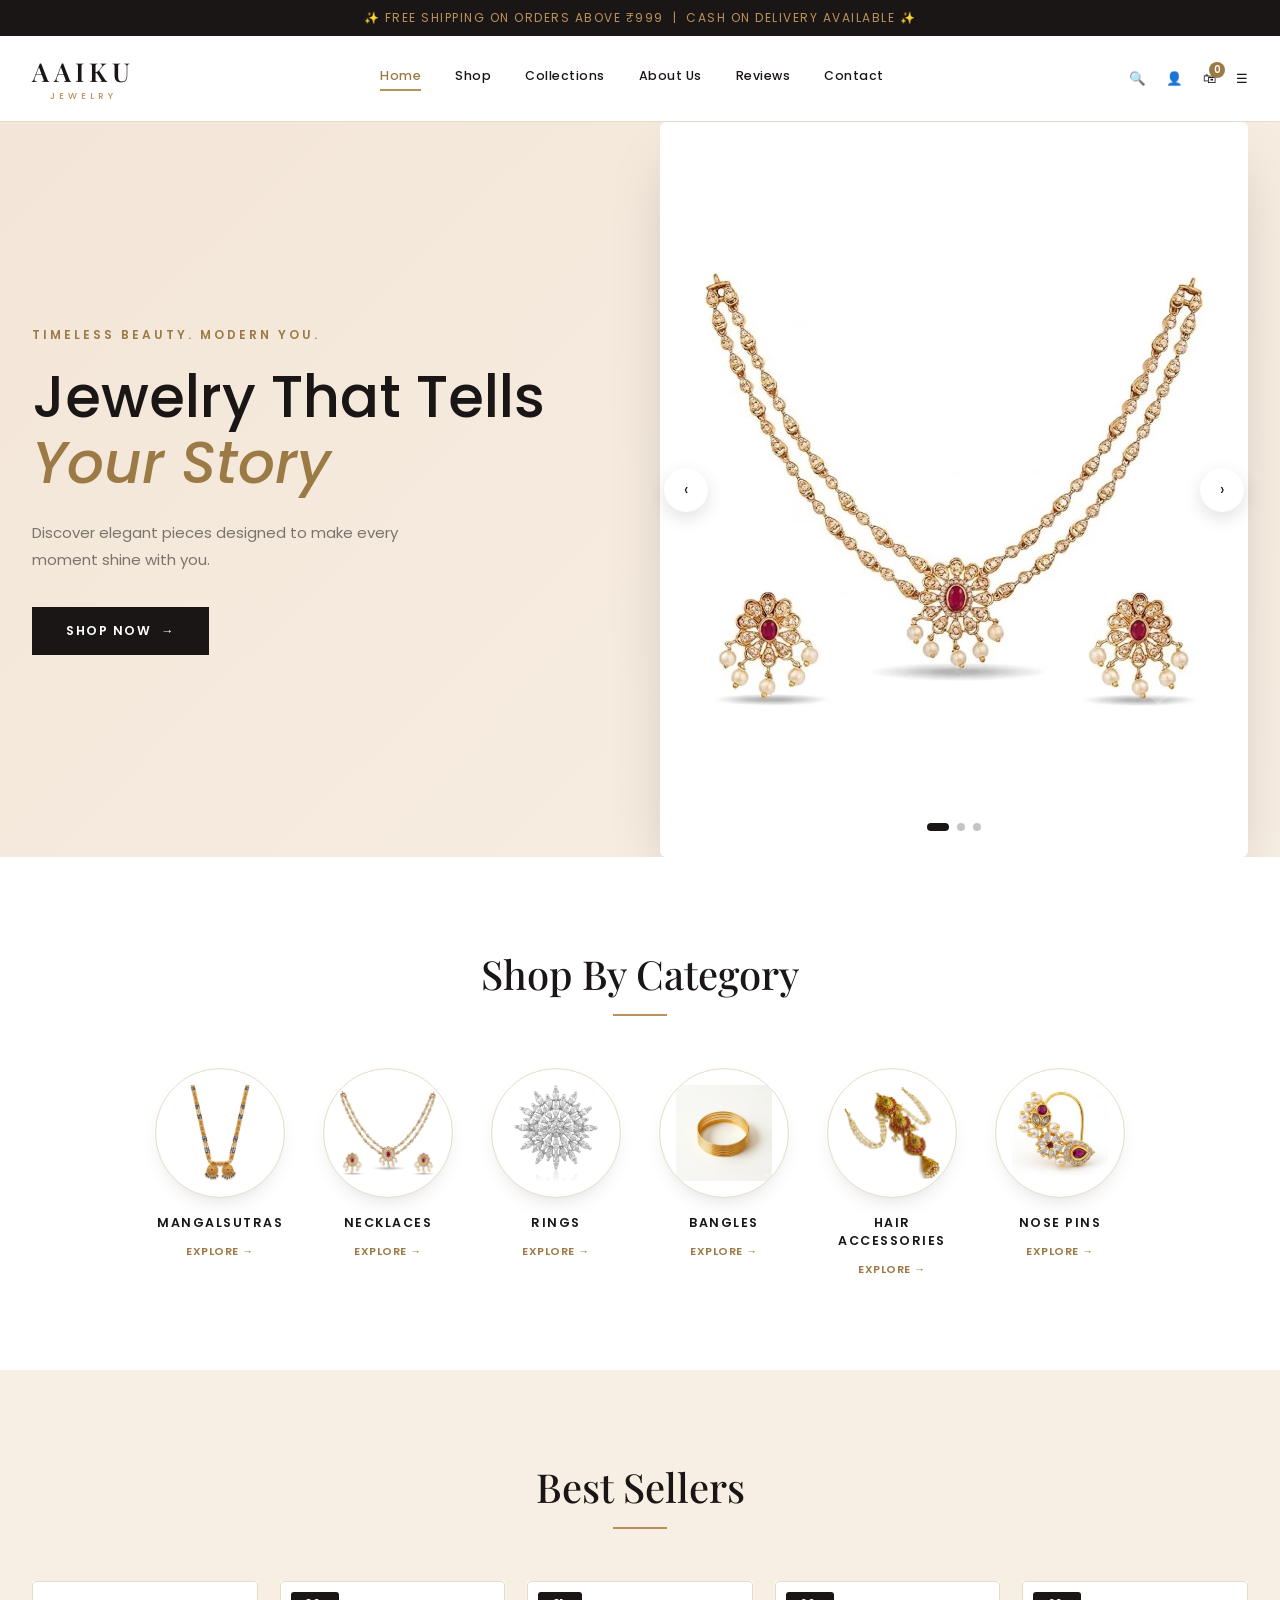
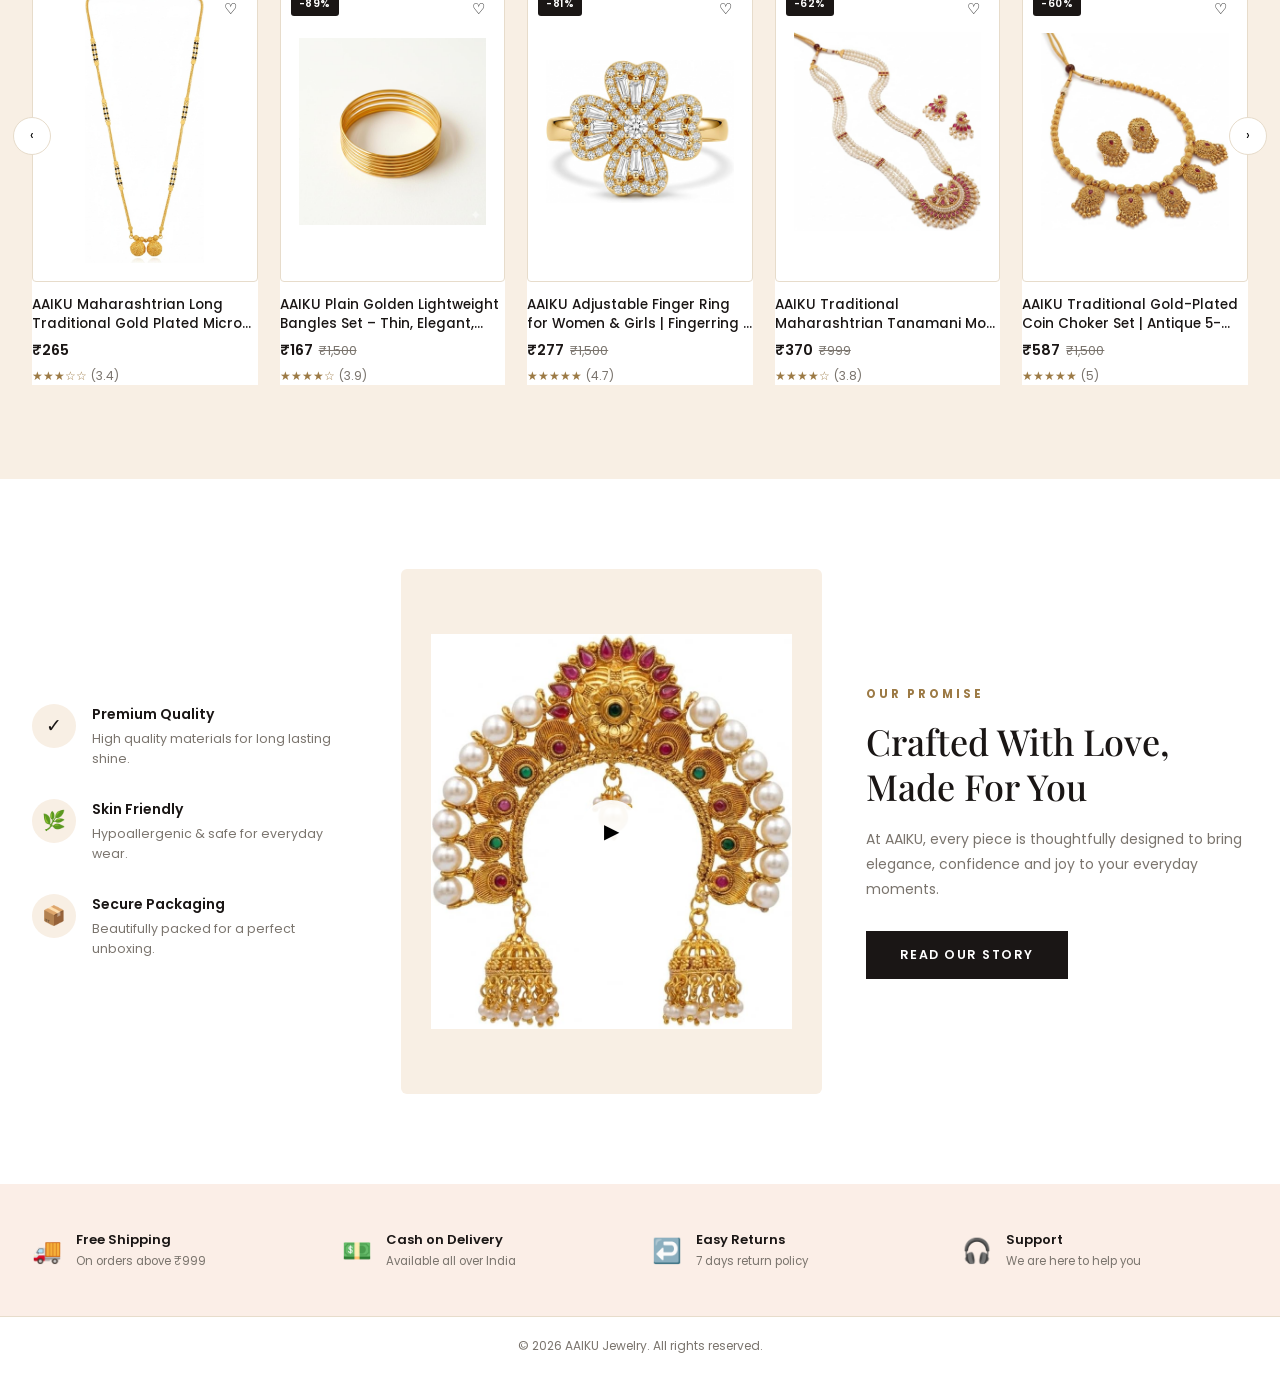
==== commit 2f21a99f: "Rebuild homepage to match AAIKU e-commerce design and add product catalog Replaces the dark luxury t" ====
--- a/index.html
+++ b/index.html
@@ -1,878 +1,219 @@
 <!DOCTYPE html>
 <html lang="en">
 <head>
-  <meta charset="UTF-8" />
-  <meta name="viewport" content="width=device-width, initial-scale=1.0"/>
-  <title>AAIKU — Fine Jewellery</title>
-  <link href="https://fonts.googleapis.com/css2?family=Cormorant+Garamond:ital,wght@0,300;0,400;0,500;0,600;1,300;1,400&family=Montserrat:wght@300;400;500;600&display=swap" rel="stylesheet">
-  <style>
-    *, *::before, *::after { margin: 0; padding: 0; box-sizing: border-box; }
-
-    :root {
-      --gold: #C9A84C;
-      --gold-light: #E8D5A0;
-      --gold-dark: #8B6914;
-      --black: #0A0A0A;
-      --dark: #111111;
-      --dark2: #1A1A1A;
-      --dark3: #222222;
-      --white: #FAFAF7;
-      --gray: #888888;
-    }
-
-    html { scroll-behavior: smooth; }
-
-    body {
-      font-family: 'Montserrat', sans-serif;
-      background-color: var(--black);
-      color: var(--white);
-      overflow-x: hidden;
-    }
-
-    /* ── NAVBAR ── */
-    nav {
-      position: fixed; top: 0; left: 0; right: 0; z-index: 100;
-      display: flex; align-items: center; justify-content: space-between;
-      padding: 24px 60px;
-      background: linear-gradient(to bottom, rgba(0,0,0,0.85), transparent);
-      backdrop-filter: blur(2px);
-    }
-    .nav-logo {
-      font-family: 'Cormorant Garamond', serif;
-      font-size: 28px; font-weight: 300; letter-spacing: 10px;
-      color: var(--gold); text-decoration: none; text-transform: uppercase;
-    }
-    .nav-links { display: flex; gap: 40px; list-style: none; }
-    .nav-links a {
-      font-size: 11px; font-weight: 500; letter-spacing: 3px;
-      text-transform: uppercase; color: var(--white); text-decoration: none;
-      transition: color 0.3s;
-    }
-    .nav-links a:hover { color: var(--gold); }
-
-    /* ── HERO ── */
-    .hero {
-      position: relative; height: 100vh;
-      display: flex; align-items: center; justify-content: center;
-      overflow: hidden;
-    }
-    .hero-bg {
-      position: absolute; inset: 0;
-      background: radial-gradient(ellipse at center, #1a1205 0%, #0A0A0A 70%);
-    }
-    .hero-particles {
-      position: absolute; inset: 0; overflow: hidden;
-    }
-    .particle {
-      position: absolute; border-radius: 50%;
-      background: var(--gold); opacity: 0;
-      animation: sparkle 4s infinite;
-    }
-    @keyframes sparkle {
-      0%, 100% { opacity: 0; transform: scale(0); }
-      50% { opacity: 0.6; transform: scale(1); }
-    }
-    .hero-ring {
-      position: absolute;
-      border: 1px solid rgba(201,168,76,0.15);
-      border-radius: 50%;
-      animation: rotate 30s linear infinite;
-    }
-    .ring1 { width: 600px; height: 600px; top: 50%; left: 50%; transform: translate(-50%,-50%); }
-    .ring2 { width: 800px; height: 800px; top: 50%; left: 50%; transform: translate(-50%,-50%); animation-direction: reverse; animation-duration: 45s; }
-    .ring3 { width: 1000px; height: 1000px; top: 50%; left: 50%; transform: translate(-50%,-50%); animation-duration: 60s; }
-    @keyframes rotate { to { transform: translate(-50%,-50%) rotate(360deg); } }
-
-    .hero-content {
-      position: relative; text-align: center; z-index: 2;
-      padding: 0 20px;
-    }
-    .hero-tagline {
-      font-size: 11px; letter-spacing: 6px; text-transform: uppercase;
-      color: var(--gold); margin-bottom: 24px; font-weight: 400;
-    }
-    .hero-title {
-      font-family: 'Cormorant Garamond', serif;
-      font-size: clamp(64px, 10vw, 130px);
-      font-weight: 300; line-height: 1;
-      letter-spacing: 20px; text-transform: uppercase;
-      color: var(--white); margin-bottom: 8px;
-    }
-    .hero-subtitle {
-      font-family: 'Cormorant Garamond', serif;
-      font-size: clamp(16px, 3vw, 24px);
-      font-weight: 300; font-style: italic;
-      color: var(--gold-light); letter-spacing: 4px;
-      margin-bottom: 48px;
-    }
-    .hero-divider {
-      width: 80px; height: 1px;
-      background: linear-gradient(to right, transparent, var(--gold), transparent);
-      margin: 0 auto 48px;
-    }
-    .hero-desc {
-      font-size: 13px; letter-spacing: 2px; line-height: 2;
-      color: rgba(250,250,247,0.6); max-width: 480px; margin: 0 auto 56px;
-      font-weight: 300;
-    }
-    .hero-cta {
-      display: inline-block; padding: 16px 52px;
-      border: 1px solid var(--gold); color: var(--gold);
-      font-size: 11px; letter-spacing: 4px; text-transform: uppercase;
-      text-decoration: none; font-weight: 500;
-      transition: all 0.4s ease;
-      position: relative; overflow: hidden;
-    }
-    .hero-cta::before {
-      content: ''; position: absolute; inset: 0;
-      background: var(--gold); transform: translateX(-100%);
-      transition: transform 0.4s ease; z-index: -1;
-    }
-    .hero-cta:hover { color: var(--black); }
-    .hero-cta:hover::before { transform: translateX(0); }
-
-    /* ── MARQUEE ── */
-    .marquee-wrap {
-      background: var(--gold); overflow: hidden;
-      padding: 14px 0;
-    }
-    .marquee-track {
-      display: flex; gap: 0;
-      animation: marquee 20s linear infinite;
-      white-space: nowrap;
-    }
-    .marquee-track span {
-      font-size: 11px; letter-spacing: 4px; text-transform: uppercase;
-      color: var(--black); font-weight: 600; padding: 0 40px;
-    }
-    .marquee-track span::before {
-      content: '✦'; margin-right: 40px; font-size: 8px;
-    }
-    @keyframes marquee { to { transform: translateX(-50%); } }
-
-    /* ── SECTION COMMON ── */
-    section { padding: 120px 60px; }
-    .section-label {
-      font-size: 10px; letter-spacing: 6px; text-transform: uppercase;
-      color: var(--gold); margin-bottom: 16px; font-weight: 500;
-    }
-    .section-title {
-      font-family: 'Cormorant Garamond', serif;
-      font-size: clamp(36px, 5vw, 64px);
-      font-weight: 300; line-height: 1.1;
-      color: var(--white); margin-bottom: 24px;
-    }
-    .section-title em { font-style: italic; color: var(--gold); }
-    .gold-line {
-      width: 60px; height: 1px;
-      background: linear-gradient(to right, var(--gold), transparent);
-      margin-bottom: 32px;
-    }
-
-    /* ── ABOUT ── */
-    .about { background: var(--dark); }
-    .about-inner {
-      max-width: 1200px; margin: 0 auto;
-      display: grid; grid-template-columns: 1fr 1fr; gap: 100px;
-      align-items: center;
-    }
-    .about-visual {
-      position: relative; display: flex; align-items: center; justify-content: center;
-    }
-    .about-diamond {
-      width: 280px; height: 280px;
-      background: linear-gradient(135deg, #1a1a0a, #2a2205, #1a1a0a);
-      border: 1px solid rgba(201,168,76,0.3);
-      transform: rotate(45deg);
-      position: relative;
-      box-shadow: 0 0 60px rgba(201,168,76,0.1), inset 0 0 40px rgba(201,168,76,0.05);
-    }
-    .about-diamond::before {
-      content: '◆';
-      position: absolute; top: 50%; left: 50%;
-      transform: translate(-50%,-50%) rotate(-45deg);
-      font-size: 80px; color: var(--gold); opacity: 0.6;
-    }
-    .about-diamond-orbit {
-      position: absolute; width: 360px; height: 360px;
-      border: 1px dashed rgba(201,168,76,0.2);
-      border-radius: 50%; top: 50%; left: 50%;
-      transform: translate(-50%,-50%);
-      animation: rotate 15s linear infinite;
-    }
-    .about-diamond-orbit::before {
-      content: '✦'; position: absolute; top: -6px; left: 50%;
-      transform: translateX(-50%); color: var(--gold); font-size: 12px;
-    }
-    .about-text p {
-      font-size: 14px; line-height: 2.2; color: rgba(250,250,247,0.65);
-      margin-bottom: 20px; font-weight: 300; letter-spacing: 0.5px;
-    }
-    .about-stats {
-      display: flex; gap: 48px; margin-top: 48px; padding-top: 48px;
-      border-top: 1px solid rgba(201,168,76,0.2);
-    }
-    .stat-num {
-      font-family: 'Cormorant Garamond', serif;
-      font-size: 48px; font-weight: 300; color: var(--gold); line-height: 1;
-      margin-bottom: 4px;
-    }
-    .stat-label {
-      font-size: 10px; letter-spacing: 3px; text-transform: uppercase;
-      color: var(--gray); font-weight: 500;
-    }
-
-    /* ── COLLECTIONS ── */
-    .collections { background: var(--black); }
-    .collections-header {
-      max-width: 1200px; margin: 0 auto 80px;
-      display: flex; justify-content: space-between; align-items: flex-end;
-    }
-    .collections-grid {
-      max-width: 1200px; margin: 0 auto;
-      display: grid; grid-template-columns: repeat(3, 1fr); gap: 2px;
-    }
-    .collection-card {
-      position: relative; overflow: hidden; cursor: pointer;
-      aspect-ratio: 3/4;
-      background: var(--dark2);
-    }
-    .collection-card.large { grid-row: span 2; aspect-ratio: auto; }
-    .card-bg {
-      position: absolute; inset: 0;
-      transition: transform 0.8s ease;
-    }
-    .collection-card:hover .card-bg { transform: scale(1.08); }
-    /* Individual card gradients mimicking jewelry */
-    .card-ring .card-bg {
-      background: radial-gradient(ellipse at 40% 40%, #2a1f05 0%, #100c00 50%, #0a0804 100%);
-    }
-    .card-necklace .card-bg {
-      background: radial-gradient(ellipse at 60% 30%, #1a1505 0%, #0d0b00 50%, #080700 100%);
-    }
-    .card-earring .card-bg {
-      background: radial-gradient(ellipse at 50% 50%, #1e1705 0%, #100d00 60%, #080600 100%);
-    }
-    .card-bracelet .card-bg {
-      background: radial-gradient(ellipse at 30% 60%, #1a1303 0%, #0d0a00 50%, #090700 100%);
-    }
-    .card-icon {
-      position: absolute; top: 50%; left: 50%;
-      transform: translate(-50%, -50%);
-      font-size: 80px; opacity: 0.15;
-      transition: opacity 0.4s, transform 0.4s;
-    }
-    .collection-card:hover .card-icon {
-      opacity: 0.25; transform: translate(-50%, -55%) scale(1.1);
-    }
-    .card-overlay {
-      position: absolute; inset: 0;
-      background: linear-gradient(to top, rgba(0,0,0,0.9) 0%, rgba(0,0,0,0.1) 60%, transparent 100%);
-    }
-    .card-content {
-      position: absolute; bottom: 0; left: 0; right: 0;
-      padding: 40px 32px;
-      transform: translateY(20px); opacity: 0.8;
-      transition: transform 0.4s, opacity 0.4s;
-    }
-    .collection-card:hover .card-content { transform: translateY(0); opacity: 1; }
-    .card-cat {
-      font-size: 10px; letter-spacing: 4px; text-transform: uppercase;
-      color: var(--gold); margin-bottom: 8px;
-    }
-    .card-name {
-      font-family: 'Cormorant Garamond', serif;
-      font-size: 28px; font-weight: 300; color: var(--white); margin-bottom: 8px;
-    }
-    .card-desc {
-      font-size: 12px; color: rgba(250,250,247,0.55); letter-spacing: 1px;
-      line-height: 1.8; font-weight: 300;
-    }
-    .card-price {
-      font-size: 13px; color: var(--gold-light); margin-top: 16px;
-      font-family: 'Cormorant Garamond', serif; font-size: 20px;
-    }
-
-    /* ── FEATURED PIECE ── */
-    .featured {
-      background: var(--dark2);
-      padding: 0;
-    }
-    .featured-inner {
-      display: grid; grid-template-columns: 1fr 1fr;
-      min-height: 80vh;
-    }
-    .featured-visual {
-      background: radial-gradient(ellipse at 50% 50%, #1e1700 0%, #0a0800 100%);
-      display: flex; align-items: center; justify-content: center;
-      position: relative; overflow: hidden;
-    }
-    .diamond-showcase {
-      position: relative; text-align: center;
-    }
-    .diamond-big {
-      font-size: 160px; line-height: 1;
-      background: linear-gradient(135deg, var(--gold-dark), var(--gold), var(--gold-light), var(--gold));
-      -webkit-background-clip: text; -webkit-text-fill-color: transparent;
-      filter: drop-shadow(0 0 40px rgba(201,168,76,0.4));
-      animation: float 4s ease-in-out infinite;
-    }
-    @keyframes float {
-      0%, 100% { transform: translateY(0); }
-      50% { transform: translateY(-20px); }
-    }
-    .diamond-glow {
-      position: absolute; inset: -40px;
-      background: radial-gradient(ellipse at 50% 50%, rgba(201,168,76,0.15), transparent 70%);
-      border-radius: 50%;
-    }
-    .featured-content {
-      padding: 100px 80px;
-      display: flex; flex-direction: column; justify-content: center;
-    }
-    .featured-badge {
-      display: inline-block; padding: 6px 16px;
-      border: 1px solid var(--gold); color: var(--gold);
-      font-size: 10px; letter-spacing: 4px; text-transform: uppercase;
-      margin-bottom: 32px; font-weight: 500;
-    }
-    .featured-content p {
-      font-size: 14px; line-height: 2.2;
-      color: rgba(250,250,247,0.6); font-weight: 300;
-      margin-bottom: 16px; letter-spacing: 0.5px;
-    }
-    .featured-specs {
-      display: grid; grid-template-columns: 1fr 1fr;
-      gap: 24px; margin: 40px 0;
-      padding: 32px; border: 1px solid rgba(201,168,76,0.2);
-      background: rgba(201,168,76,0.03);
-    }
-    .spec-item {}
-    .spec-key {
-      font-size: 10px; letter-spacing: 3px; text-transform: uppercase;
-      color: var(--gray); margin-bottom: 6px;
-    }
-    .spec-val {
-      font-family: 'Cormorant Garamond', serif;
-      font-size: 20px; color: var(--gold-light);
-    }
-    .featured-price {
-      font-family: 'Cormorant Garamond', serif;
-      font-size: 48px; color: var(--gold); margin-bottom: 32px;
-    }
-    .btn-gold {
-      display: inline-block; padding: 16px 52px;
-      background: var(--gold); color: var(--black);
-      font-size: 11px; letter-spacing: 4px; text-transform: uppercase;
-      text-decoration: none; font-weight: 600; cursor: pointer;
-      border: none; transition: background 0.3s;
-    }
-    .btn-gold:hover { background: var(--gold-light); }
-
-    /* ── PROCESS ── */
-    .process { background: var(--dark); }
-    .process-inner { max-width: 1200px; margin: 0 auto; }
-    .process-header { text-align: center; margin-bottom: 80px; }
-    .process-header .gold-line { margin: 0 auto 32px; width: 60px; }
-    .process-steps {
-      display: grid; grid-template-columns: repeat(4, 1fr);
-      gap: 40px; position: relative;
-    }
-    .process-steps::before {
-      content: ''; position: absolute;
-      top: 36px; left: 12%; right: 12%; height: 1px;
-      background: linear-gradient(to right, transparent, var(--gold), var(--gold), transparent);
-      opacity: 0.3;
-    }
-    .step { text-align: center; }
-    .step-num {
-      width: 72px; height: 72px; border-radius: 50%;
-      border: 1px solid var(--gold);
-      display: flex; align-items: center; justify-content: center;
-      margin: 0 auto 24px;
-      font-family: 'Cormorant Garamond', serif;
-      font-size: 28px; font-weight: 300; color: var(--gold);
-      background: var(--dark);
-      position: relative; z-index: 1;
-    }
-    .step-title {
-      font-family: 'Cormorant Garamond', serif;
-      font-size: 22px; font-weight: 400; color: var(--white); margin-bottom: 12px;
-    }
-    .step-desc {
-      font-size: 12px; line-height: 2; color: var(--gray);
-      font-weight: 300; letter-spacing: 0.3px;
-    }
-
-    /* ── TESTIMONIALS ── */
-    .testimonials { background: var(--black); }
-    .testimonials-inner { max-width: 1200px; margin: 0 auto; }
-    .testimonials-header { margin-bottom: 60px; }
-    .testimonials-grid {
-      display: grid; grid-template-columns: repeat(3, 1fr); gap: 32px;
-    }
-    .testi-card {
-      padding: 40px 36px;
-      border: 1px solid rgba(201,168,76,0.15);
-      background: rgba(201,168,76,0.02);
-      position: relative;
-    }
-    .testi-card::before {
-      content: '"';
-      font-family: 'Cormorant Garamond', serif;
-      font-size: 80px; font-weight: 300; color: var(--gold);
-      opacity: 0.3; position: absolute; top: 16px; left: 28px;
-      line-height: 1;
-    }
-    .testi-stars {
-      color: var(--gold); letter-spacing: 4px; font-size: 12px;
-      margin-bottom: 20px;
-    }
-    .testi-text {
-      font-family: 'Cormorant Garamond', serif;
-      font-size: 18px; font-weight: 300; font-style: italic;
-      line-height: 1.8; color: rgba(250,250,247,0.8);
-      margin-bottom: 28px;
-    }
-    .testi-author {
-      display: flex; align-items: center; gap: 16px;
-    }
-    .testi-avatar {
-      width: 44px; height: 44px; border-radius: 50%;
-      border: 1px solid var(--gold);
-      display: flex; align-items: center; justify-content: center;
-      font-family: 'Cormorant Garamond', serif;
-      font-size: 18px; color: var(--gold);
-      background: rgba(201,168,76,0.1);
-    }
-    .testi-name {
-      font-size: 13px; letter-spacing: 2px; text-transform: uppercase;
-      color: var(--white); font-weight: 500;
-    }
-    .testi-city {
-      font-size: 11px; color: var(--gray); letter-spacing: 1px; margin-top: 2px;
-    }
-
-    /* ── CONTACT / CTA ── */
-    .cta {
-      background: var(--dark2);
-      text-align: center; padding: 140px 60px;
-    }
-    .cta-inner { max-width: 720px; margin: 0 auto; }
-    .cta p {
-      font-size: 14px; line-height: 2.2;
-      color: rgba(250,250,247,0.6); font-weight: 300;
-      margin-bottom: 48px; letter-spacing: 0.5px;
-    }
-    .cta-buttons { display: flex; gap: 20px; justify-content: center; flex-wrap: wrap; }
-    .btn-outline {
-      display: inline-block; padding: 16px 48px;
-      border: 1px solid rgba(250,250,247,0.3); color: var(--white);
-      font-size: 11px; letter-spacing: 4px; text-transform: uppercase;
-      text-decoration: none; font-weight: 500; transition: all 0.3s;
-    }
-    .btn-outline:hover {
-      border-color: var(--gold); color: var(--gold);
-    }
-
-    /* ── FOOTER ── */
-    footer {
-      background: var(--black); padding: 80px 60px 40px;
-      border-top: 1px solid rgba(201,168,76,0.15);
-    }
-    .footer-top {
-      display: grid; grid-template-columns: 2fr 1fr 1fr 1fr;
-      gap: 60px; max-width: 1200px; margin: 0 auto 60px;
-    }
-    .footer-brand p {
-      font-size: 12px; line-height: 2.2; color: var(--gray);
-      font-weight: 300; margin-top: 20px; max-width: 280px;
-    }
-    .footer-col h4 {
-      font-size: 11px; letter-spacing: 4px; text-transform: uppercase;
-      color: var(--gold); margin-bottom: 24px; font-weight: 500;
-    }
-    .footer-col ul { list-style: none; }
-    .footer-col ul li {
-      font-size: 13px; color: var(--gray); margin-bottom: 12px;
-      font-weight: 300; letter-spacing: 0.5px; cursor: pointer;
-      transition: color 0.3s;
-    }
-    .footer-col ul li:hover { color: var(--gold-light); }
-    .footer-bottom {
-      max-width: 1200px; margin: 0 auto;
-      display: flex; justify-content: space-between; align-items: center;
-      padding-top: 32px; border-top: 1px solid rgba(201,168,76,0.1);
-    }
-    .footer-copy {
-      font-size: 12px; color: rgba(136,136,136,0.6);
-      letter-spacing: 1px;
-    }
-    .footer-socials { display: flex; gap: 20px; }
-    .footer-socials a {
-      width: 36px; height: 36px; border: 1px solid rgba(201,168,76,0.3);
-      display: flex; align-items: center; justify-content: center;
-      color: var(--gold); font-size: 14px; text-decoration: none;
-      transition: all 0.3s;
-    }
-    .footer-socials a:hover {
-      background: var(--gold); color: var(--black);
-    }
-
-    /* ── RESPONSIVE ── */
-    @media (max-width: 900px) {
-      nav { padding: 20px 24px; }
-      .nav-links { display: none; }
-      section { padding: 80px 24px; }
-      .about-inner { grid-template-columns: 1fr; gap: 60px; }
-      .about-visual { display: none; }
-      .collections-grid { grid-template-columns: 1fr 1fr; }
-      .collection-card.large { grid-row: span 1; }
-      .featured-inner { grid-template-columns: 1fr; }
-      .featured-visual { min-height: 50vh; }
-      .process-steps { grid-template-columns: 1fr 1fr; }
-      .process-steps::before { display: none; }
-      .testimonials-grid { grid-template-columns: 1fr; }
-      .footer-top { grid-template-columns: 1fr 1fr; gap: 40px; }
-      .collections-header { flex-direction: column; align-items: flex-start; gap: 16px; }
-      .featured-content { padding: 60px 32px; }
-    }
-    @media (max-width: 600px) {
-      .collections-grid { grid-template-columns: 1fr; }
-      .hero-title { letter-spacing: 10px; }
-      .about-stats { flex-direction: column; gap: 24px; }
-      .process-steps { grid-template-columns: 1fr; }
-      .footer-top { grid-template-columns: 1fr; }
-      .featured-specs { grid-template-columns: 1fr; }
-    }
-  </style>
+<meta charset="UTF-8" />
+<meta name="viewport" content="width=device-width, initial-scale=1.0"/>
+<title>AAIKU Jewelry — Timeless Beauty. Modern You.</title>
+<meta name="description" content="AAIKU Jewelry — handcrafted Maharashtrian & ethnic gold-plated jewelry. Mangalsutras, necklaces, rings, bangles and bridal sets.">
+<link rel="stylesheet" href="style.css">
 </head>
 <body>
 
-  <!-- NAVBAR -->
-  <nav>
-    <a href="#" class="nav-logo">Aaiku</a>
-    <ul class="nav-links">
-      <li><a href="#collections">Collections</a></li>
-      <li><a href="#about">Our Story</a></li>
-      <li><a href="#process">Craftsmanship</a></li>
-      <li><a href="#contact">Contact</a></li>
-    </ul>
-  </nav>
-
-  <!-- HERO -->
-  <section class="hero">
-    <div class="hero-bg"></div>
-    <div class="hero-particles">
-      <div class="particle" style="width:3px;height:3px;top:20%;left:15%;animation-delay:0s;animation-duration:3s;"></div>
-      <div class="particle" style="width:2px;height:2px;top:35%;left:80%;animation-delay:0.8s;animation-duration:4s;"></div>
-      <div class="particle" style="width:4px;height:4px;top:65%;left:25%;animation-delay:1.5s;animation-duration:3.5s;"></div>
-      <div class="particle" style="width:2px;height:2px;top:75%;left:70%;animation-delay:2s;animation-duration:5s;"></div>
-      <div class="particle" style="width:3px;height:3px;top:50%;left:90%;animation-delay:0.5s;animation-duration:4.5s;"></div>
-      <div class="particle" style="width:2px;height:2px;top:15%;left:55%;animation-delay:1s;animation-duration:3s;"></div>
-      <div class="particle" style="width:4px;height:4px;top:85%;left:40%;animation-delay:2.5s;animation-duration:6s;"></div>
-      <div class="particle" style="width:2px;height:2px;top:45%;left:5%;animation-delay:1.8s;animation-duration:4s;"></div>
-    </div>
-    <div class="hero-ring ring1"></div>
-    <div class="hero-ring ring2"></div>
-    <div class="hero-ring ring3"></div>
-    <div class="hero-content">
-      <p class="hero-tagline">Fine Jewellery Since 2010</p>
-      <h1 class="hero-title">AAIKU</h1>
-      <p class="hero-subtitle">Where Gold Meets Artistry</p>
-      <div class="hero-divider"></div>
-      <p class="hero-desc">Exquisite gold and diamond jewellery, handcrafted for those who appreciate the extraordinary.</p>
-      <a href="#collections" class="hero-cta">Explore Collections</a>
-    </div>
-  </section>
-
-  <!-- MARQUEE -->
-  <div class="marquee-wrap">
-    <div class="marquee-track">
-      <span>Gold Jewellery</span>
-      <span>Diamond Rings</span>
-      <span>Bridal Collection</span>
-      <span>Custom Design</span>
-      <span>Fine Craftsmanship</span>
-      <span>Certified Diamonds</span>
-      <span>Gold Jewellery</span>
-      <span>Diamond Rings</span>
-      <span>Bridal Collection</span>
-      <span>Custom Design</span>
-      <span>Fine Craftsmanship</span>
-      <span>Certified Diamonds</span>
-    </div>
-  </div>
-
-  <!-- ABOUT -->
-  <section class="about" id="about">
-    <div class="about-inner">
-      <div class="about-visual">
-        <div class="about-diamond"></div>
-        <div class="about-diamond-orbit"></div>
-      </div>
-      <div class="about-text">
-        <p class="section-label">Our Story</p>
-        <h2 class="section-title">Born from a <em>Passion</em><br>for Perfection</h2>
-        <div class="gold-line"></div>
-        <p>Aaiku was founded with a singular vision — to create jewellery that transcends time. Each piece is a celebration of India's rich goldsmithing heritage, reimagined for the modern connoisseur.</p>
-        <p>We source only conflict-free, certified diamonds and the finest 18K and 22K gold, ensuring that every Aaiku creation is not just beautiful, but ethically impeccable.</p>
-        <p>From bridal masterpieces to everyday elegance, our artisans pour hundreds of hours of skill into each creation, producing jewellery that becomes part of your story.</p>
-        <div class="about-stats">
-          <div>
-            <div class="stat-num">15+</div>
-            <div class="stat-label">Years of Excellence</div>
-          </div>
-          <div>
-            <div class="stat-num">5K+</div>
-            <div class="stat-label">Happy Clients</div>
-          </div>
-          <div>
-            <div class="stat-num">200+</div>
-            <div class="stat-label">Unique Designs</div>
-          </div>
-        </div>
-      </div>
-    </div>
-  </section>
-
-  <!-- COLLECTIONS -->
-  <section class="collections" id="collections">
-    <div class="collections-header">
-      <div>
-        <p class="section-label">Our Creations</p>
-        <h2 class="section-title">The <em>Collections</em></h2>
-      </div>
-      <a href="#contact" class="btn-outline">View All Pieces</a>
-    </div>
-    <div class="collections-grid">
-      <div class="collection-card card-ring large">
-        <div class="card-bg"></div>
-        <div class="card-icon">💍</div>
-        <div class="card-overlay"></div>
-        <div class="card-content">
-          <p class="card-cat">Signature Collection</p>
-          <h3 class="card-name">Solitaire Rings</h3>
-          <p class="card-desc">Single diamond masterpieces set in lustrous 18K gold. The purest expression of love.</p>
-          <p class="card-price">From ₹ 45,000</p>
-        </div>
-      </div>
-      <div class="collection-card card-necklace">
-        <div class="card-bg"></div>
-        <div class="card-icon">📿</div>
-        <div class="card-overlay"></div>
-        <div class="card-content">
-          <p class="card-cat">Statement Pieces</p>
-          <h3 class="card-name">Gold Necklaces</h3>
-          <p class="card-desc">22K gold necklaces that drape in elegance. From delicate chains to grand statement pieces.</p>
-          <p class="card-price">From ₹ 38,000</p>
-        </div>
-      </div>
-      <div class="collection-card card-earring">
-        <div class="card-bg"></div>
-        <div class="card-icon">✨</div>
-        <div class="card-overlay"></div>
-        <div class="card-content">
-          <p class="card-cat">Everyday Luxury</p>
-          <h3 class="card-name">Diamond Earrings</h3>
-          <p class="card-desc">Certified diamond earrings — studs, drops, and chandeliers — for every occasion.</p>
-          <p class="card-price">From ₹ 22,000</p>
-        </div>
-      </div>
-      <div class="collection-card card-bracelet">
-        <div class="card-bg"></div>
-        <div class="card-icon">⭐</div>
-        <div class="card-overlay"></div>
-        <div class="card-content">
-          <p class="card-cat">Wrist Adornment</p>
-          <h3 class="card-name">Gold Bangles</h3>
-          <p class="card-desc">Handcrafted 22K gold bangles, available in traditional and contemporary designs.</p>
-          <p class="card-price">From ₹ 55,000</p>
-        </div>
-      </div>
-    </div>
-  </section>
-
-  <!-- FEATURED PIECE -->
-  <section class="featured">
-    <div class="featured-inner">
-      <div class="featured-visual">
-        <div class="diamond-glow"></div>
-        <div class="diamond-showcase">
-          <div class="diamond-big">◆</div>
-        </div>
-      </div>
-      <div class="featured-content">
-        <span class="featured-badge">✦ Signature Piece</span>
-        <p class="section-label">Editor's Choice</p>
-        <h2 class="section-title">The <em>Lumière</em><br>Diamond Ring</h2>
-        <div class="gold-line"></div>
-        <p>The Lumière is Aaiku's most celebrated creation — a 1.5 carat round brilliant diamond, GIA certified, cradled in a hand-engraved 18K white gold setting adorned with micro-pavé accent diamonds.</p>
-        <p>Each Lumière is made to order, ensuring your ring is truly one of a kind. Our master craftsmen take up to 40 hours to bring this vision to life.</p>
-        <div class="featured-specs">
-          <div class="spec-item">
-            <div class="spec-key">Diamond</div>
-            <div class="spec-val">1.5 Ct Round Brilliant</div>
-          </div>
-          <div class="spec-item">
-            <div class="spec-key">Clarity</div>
-            <div class="spec-val">VS1 — Excellent</div>
-          </div>
-          <div class="spec-item">
-            <div class="spec-key">Metal</div>
-            <div class="spec-val">18K White Gold</div>
-          </div>
-          <div class="spec-item">
-            <div class="spec-key">Certification</div>
-            <div class="spec-val">GIA Certified</div>
-          </div>
-        </div>
-        <div class="featured-price">₹ 2,85,000</div>
-        <a href="#contact" class="btn-gold">Inquire Now</a>
-      </div>
-    </div>
-  </section>
-
-  <!-- PROCESS -->
-  <section class="process" id="process">
-    <div class="process-inner">
-      <div class="process-header">
-        <p class="section-label">The Aaiku Way</p>
-        <h2 class="section-title">Crafted with <em>Intention</em></h2>
-        <div class="gold-line"></div>
-      </div>
-      <div class="process-steps">
-        <div class="step">
-          <div class="step-num">01</div>
-          <h3 class="step-title">Design Consultation</h3>
-          <p class="step-desc">We begin with understanding your vision. Every dream piece starts with a conversation.</p>
-        </div>
-        <div class="step">
-          <div class="step-num">02</div>
-          <h3 class="step-title">Stone Selection</h3>
-          <p class="step-desc">Handpick from our curated collection of certified diamonds and premium gold alloys.</p>
-        </div>
-        <div class="step">
-          <div class="step-num">03</div>
-          <h3 class="step-title">Master Crafting</h3>
-          <p class="step-desc">Our artisans spend hundreds of hours crafting each piece with precision and devotion.</p>
-        </div>
-        <div class="step">
-          <div class="step-num">04</div>
-          <h3 class="step-title">Quality Assurance</h3>
-          <p class="step-desc">Every Aaiku piece undergoes 12-point quality inspection before it reaches your hands.</p>
-        </div>
-      </div>
-    </div>
-  </section>
-
-  <!-- TESTIMONIALS -->
-  <section class="testimonials">
-    <div class="testimonials-inner">
-      <div class="testimonials-header">
-        <p class="section-label">Client Stories</p>
-        <h2 class="section-title">Worn with <em>Love</em></h2>
-        <div class="gold-line"></div>
-      </div>
-      <div class="testimonials-grid">
-        <div class="testi-card">
-          <div class="testi-stars">★★★★★</div>
-          <p class="testi-text">The engagement ring Aaiku created for me was beyond anything I imagined. My fiancée cried when she saw it. Absolutely flawless craftsmanship.</p>
-          <div class="testi-author">
-            <div class="testi-avatar">R</div>
-            <div>
-              <div class="testi-name">Rohan Mehta</div>
-              <div class="testi-city">Mumbai</div>
-            </div>
-          </div>
-        </div>
-        <div class="testi-card">
-          <div class="testi-stars">★★★★★</div>
-          <p class="testi-text">I've been a client for 8 years. Every piece I own from Aaiku is a treasure. Their bridal set for my daughter's wedding was simply breathtaking.</p>
-          <div class="testi-author">
-            <div class="testi-avatar">P</div>
-            <div>
-              <div class="testi-name">Priya Nair</div>
-              <div class="testi-city">Bangalore</div>
-            </div>
-          </div>
-        </div>
-        <div class="testi-card">
-          <div class="testi-stars">★★★★★</div>
-          <p class="testi-text">The custom necklace they designed for my anniversary is the most beautiful thing I've ever worn. The attention to detail is extraordinary.</p>
-          <div class="testi-author">
-            <div class="testi-avatar">A</div>
-            <div>
-              <div class="testi-name">Ananya Sharma</div>
-              <div class="testi-city">Delhi</div>
-            </div>
-          </div>
-        </div>
-      </div>
-    </div>
-  </section>
-
-  <!-- CTA -->
-  <section class="cta" id="contact">
-    <div class="cta-inner">
-      <p class="section-label">Begin Your Journey</p>
-      <h2 class="section-title">Ready to Find Your <em>Perfect Piece?</em></h2>
-      <div class="gold-line" style="margin: 0 auto 32px;"></div>
-      <p>Visit our atelier or reach out to our jewellery consultants. We would be honoured to craft something extraordinary for you.</p>
-      <div class="cta-buttons">
-        <a href="mailto:hello@aaiku.in" class="btn-gold">hello@aaiku.in</a>
-        <a href="tel:+911234567890" class="btn-outline">+91 12345 67890</a>
-      </div>
-    </div>
-  </section>
-
-  <!-- FOOTER -->
-  <footer>
-    <div class="footer-top">
-      <div class="footer-brand">
-        <a href="#" class="nav-logo" style="font-size:24px;letter-spacing:8px;">Aaiku</a>
-        <p>Fine gold and diamond jewellery, crafted in India with love, artistry and an unwavering commitment to quality.</p>
-      </div>
-      <div class="footer-col">
-        <h4>Collections</h4>
-        <ul>
-          <li>Solitaire Rings</li>
-          <li>Gold Necklaces</li>
-          <li>Diamond Earrings</li>
-          <li>Gold Bangles</li>
-          <li>Bridal Sets</li>
-        </ul>
-      </div>
-      <div class="footer-col">
-        <h4>Company</h4>
-        <ul>
-          <li>Our Story</li>
-          <li>Craftsmanship</li>
-          <li>Sustainability</li>
-          <li>Certifications</li>
-          <li>Careers</li>
-        </ul>
-      </div>
-      <div class="footer-col">
-        <h4>Visit Us</h4>
-        <ul>
-          <li>Mumbai Atelier</li>
-          <li>By Appointment</li>
-          <li>Mon – Sat, 10–7pm</li>
-          <li>hello@aaiku.in</li>
-          <li>+91 12345 67890</li>
-        </ul>
-      </div>
-    </div>
-    <div class="footer-bottom">
-      <p class="footer-copy">© 2025 Aaiku Fine Jewellery. All rights reserved.</p>
-      <div class="footer-socials">
-        <a href="#" title="Instagram">✦</a>
-        <a href="#" title="Facebook">f</a>
-        <a href="#" title="Pinterest">P</a>
-      </div>
-    </div>
-  </footer>
-
+<div class="announce">✨ FREE SHIPPING ON ORDERS ABOVE ₹999 &nbsp;|&nbsp; CASH ON DELIVERY AVAILABLE ✨</div>
+
+<header>
+  <div class="header-inner">
+    <a href="index.html" class="logo">AAIKU<small>JEWELRY</small></a>
+    <nav class="nav-links">
+      <a href="index.html" class="active">Home</a>
+      <a href="shop.html">Shop</a>
+      <a href="shop.html">Collections</a>
+      <a href="#about">About Us</a>
+      <a href="#reviews">Reviews</a>
+      <a href="#contact">Contact</a>
+    </nav>
+    <div class="header-icons">
+      <button aria-label="Search" onclick="location.href='shop.html'">🔍</button>
+      <button aria-label="Account">👤</button>
+      <button aria-label="Cart" class="cart-btn">🛍<span class="cart-count">0</span></button>
+      <button class="nav-toggle" aria-label="Menu" onclick="location.href='shop.html'">☰</button>
+    </div>
+  </div>
+</header>
+
+<section class="hero">
+  <div class="hero-inner">
+    <div class="hero-text">
+      <p class="eyebrow" id="heroEyebrow">TIMELESS BEAUTY. MODERN YOU.</p>
+      <h1 id="heroHeading">Jewelry That Tells <em>Your Story</em></h1>
+      <p id="heroDesc">Discover elegant pieces designed to make every moment shine with you.</p>
+      <a href="shop.html" class="btn-dark">SHOP NOW <span>→</span></a>
+    </div>
+    <div class="hero-visual">
+      <button class="hero-arrow prev" onclick="shiftHero(-1)" aria-label="Previous">‹</button>
+      <div class="frame">
+        <img id="heroImg" src="assets/hero/hero-1.jpg" alt="AAIKU gold-plated AD diamond choker necklace set">
+      </div>
+      <button class="hero-arrow next" onclick="shiftHero(1)" aria-label="Next">›</button>
+      <div class="hero-dots" id="heroDots"></div>
+    </div>
+  </div>
+</section>
+
+<section class="section" id="categories">
+  <div class="section-head">
+    <h2 class="serif">Shop By Category</h2>
+    <div class="underline"></div>
+  </div>
+  <div class="cat-grid">
+    <div class="cat-item">
+      <a href="shop.html?cat=Mangalsutra+Sets"><div class="cat-circle"><img src="assets/products/B0GV518L6Z.jpg" alt="Mangalsutra Sets"></div></a>
+      <h3>MANGALSUTRAS</h3>
+      <a href="shop.html?cat=Mangalsutra+Sets">EXPLORE →</a>
+    </div>
+    <div class="cat-item">
+      <a href="shop.html?cat=Necklaces+%26+Chains"><div class="cat-circle"><img src="assets/products/B0GTMWXVN9.jpg" alt="Necklaces & Chains"></div></a>
+      <h3>NECKLACES</h3>
+      <a href="shop.html?cat=Necklaces+%26+Chains">EXPLORE →</a>
+    </div>
+    <div class="cat-item">
+      <a href="shop.html?cat=Rings"><div class="cat-circle"><img src="assets/products/B0H2DG7JD2.jpg" alt="Rings"></div></a>
+      <h3>RINGS</h3>
+      <a href="shop.html?cat=Rings">EXPLORE →</a>
+    </div>
+    <div class="cat-item">
+      <a href="shop.html?cat=Bangles"><div class="cat-circle"><img src="assets/products/B0F13VYTGW.jpg" alt="Bangles"></div></a>
+      <h3>BANGLES</h3>
+      <a href="shop.html?cat=Bangles">EXPLORE →</a>
+    </div>
+    <div class="cat-item">
+      <a href="shop.html?cat=Hair+Accessories"><div class="cat-circle"><img src="assets/products/B0GDG1TQRF.jpg" alt="Hair Accessories"></div></a>
+      <h3>HAIR ACCESSORIES</h3>
+      <a href="shop.html?cat=Hair+Accessories">EXPLORE →</a>
+    </div>
+    <div class="cat-item">
+      <a href="shop.html?cat=Nose+Pins"><div class="cat-circle"><img src="assets/products/B0G3W66CRV.jpg" alt="Nose Pins"></div></a>
+      <h3>NOSE PINS</h3>
+      <a href="shop.html?cat=Nose+Pins">EXPLORE →</a>
+    </div>
+  </div>
+</section>
+
+<section class="section" id="bestsellers" style="background:var(--cream-light);max-width:none;">
+  <div style="max-width:1280px;margin:0 auto;">
+    <div class="section-head">
+      <h2 class="serif">Best Sellers</h2>
+      <div class="underline"></div>
+    </div>
+    <div class="bestsellers-wrap">
+      <button class="row-arrow prev" onclick="scrollRow(-1)" aria-label="Previous">‹</button>
+      <div class="product-row" id="bestSellerRow"></div>
+      <button class="row-arrow next" onclick="scrollRow(1)" aria-label="Next">›</button>
+    </div>
+  </div>
+</section>
+
+<section class="promise" id="about">
+  <div class="promise-inner">
+    <div class="promise-features">
+      <div class="feature-item">
+        <div class="feature-icon">✓</div>
+        <div><h4>Premium Quality</h4><p>High quality materials for long lasting shine.</p></div>
+      </div>
+      <div class="feature-item">
+        <div class="feature-icon">🌿</div>
+        <div><h4>Skin Friendly</h4><p>Hypoallergenic &amp; safe for everyday wear.</p></div>
+      </div>
+      <div class="feature-item">
+        <div class="feature-icon">📦</div>
+        <div><h4>Secure Packaging</h4><p>Beautifully packed for a perfect unboxing.</p></div>
+      </div>
+    </div>
+    <div class="promise-video">
+      <img src="assets/hero/promise.jpg" alt="AAIKU handcrafted bridal jewelry detail">
+      <button class="play-btn" aria-label="Play video">▶</button>
+    </div>
+    <div class="promise-text">
+      <p class="eyebrow">OUR PROMISE</p>
+      <h2 class="serif">Crafted With Love,<br>Made For You</h2>
+      <p>At AAIKU, every piece is thoughtfully designed to bring elegance, confidence and joy to your everyday moments.</p>
+      <a href="shop.html" class="btn-dark">READ OUR STORY</a>
+    </div>
+  </div>
+</section>
+
+<section class="footer-strip" id="contact">
+  <div class="footer-strip-inner">
+    <div class="strip-item"><div class="icon">🚚</div><div><h4>Free Shipping</h4><p>On orders above ₹999</p></div></div>
+    <div class="strip-item"><div class="icon">💵</div><div><h4>Cash on Delivery</h4><p>Available all over India</p></div></div>
+    <div class="strip-item"><div class="icon">↩️</div><div><h4>Easy Returns</h4><p>7 days return policy</p></div></div>
+    <div class="strip-item"><div class="icon">🎧</div><div><h4>Support</h4><p>We are here to help you</p></div></div>
+  </div>
+</section>
+<p class="footer-copy">© 2026 AAIKU Jewelry. All rights reserved.</p>
+
+<script>
+const heroSlides = [
+  {
+    eyebrow: "TIMELESS BEAUTY. MODERN YOU.",
+    heading: 'Jewelry That Tells <em>Your Story</em>',
+    desc: "Discover elegant pieces designed to make every moment shine with you.",
+    img: "assets/hero/hero-1.jpg"
+  },
+  {
+    eyebrow: "HANDCRAFTED WITH CARE",
+    heading: '<em>Elegance</em> In Every Detail',
+    desc: "Gold-plated necklaces and chokers crafted for festive and everyday grace.",
+    img: "assets/hero/hero-2.jpg"
+  },
+  {
+    eyebrow: "BRIDAL & FESTIVE EDIT",
+    heading: 'Where Tradition Meets <em>Trend</em>',
+    desc: "Maharashtrian-inspired jewelry sets that celebrate every occasion.",
+    img: "assets/hero/hero-3.jpg"
+  }
+];
+let heroIndex = 0;
+const heroDotsEl = document.getElementById('heroDots');
+heroSlides.forEach((_, i) => {
+  const b = document.createElement('button');
+  if (i === 0) b.classList.add('active');
+  b.onclick = () => setHero(i);
+  heroDotsEl.appendChild(b);
+});
+function setHero(i) {
+  heroIndex = (i + heroSlides.length) % heroSlides.length;
+  const s = heroSlides[heroIndex];
+  document.getElementById('heroEyebrow').textContent = s.eyebrow;
+  document.getElementById('heroHeading').innerHTML = s.heading;
+  document.getElementById('heroDesc').textContent = s.desc;
+  document.getElementById('heroImg').src = s.img;
+  [...heroDotsEl.children].forEach((d, idx) => d.classList.toggle('active', idx === heroIndex));
+}
+function shiftHero(dir) { setHero(heroIndex + dir); }
+setInterval(() => shiftHero(1), 6000);
+
+function stars(rating) {
+  if (!rating) return '<span class="product-rating">New Arrival</span>';
+  const full = Math.round(rating);
+  return `<div class="product-rating">${'★'.repeat(full)}${'☆'.repeat(5-full)}<span>(${rating})</span></div>`;
+}
+function money(n) { return n == null ? '' : '₹' + Math.round(n).toLocaleString('en-IN'); }
+
+const bestSellerAsins = ['B0D9BMHL7B','B0F13VYTGW','B0GTTLSXH3','B0DBM1JXQZ','B0GC66Q733','B0GBKQMKFH','B0D814MXVF','B0GDG1TQRF'];
+
+fetch('products.json').then(r => r.json()).then(data => {
+  const row = document.getElementById('bestSellerRow');
+  const products = bestSellerAsins.map(a => data.products.find(p => p.asin === a)).filter(Boolean);
+  row.innerHTML = products.map(p => `
+    <a class="product-card" href="shop.html#${p.asin}">
+      <div class="product-media">
+        ${p.discount_percent ? `<span class="discount-badge">-${p.discount_percent}%</span>` : ''}
+        <img src="${p.image}" alt="${p.name.replace(/"/g,'&quot;')}" loading="lazy">
+        <button class="wishlist-btn" onclick="event.preventDefault()" aria-label="Wishlist">♡</button>
+      </div>
+      <div class="product-name">${p.name}</div>
+      <div class="product-price">${money(p.coupon_price || p.price)}${p.mrp ? `<span class="mrp">${money(p.mrp)}</span>` : ''}</div>
+      ${stars(p.rating)}
+    </a>
+  `).join('');
+}).catch(() => {
+  document.getElementById('bestSellerRow').innerHTML = '<p style="color:var(--gray)">Unable to load products right now.</p>';
+});
+
+function scrollRow(dir) {
+  document.getElementById('bestSellerRow').scrollBy({ left: dir * 260, behavior: 'smooth' });
+}
+</script>
 </body>
 </html>
--- a/style.css
+++ b/style.css
@@ -0,0 +1,314 @@
+@import url('https://fonts.googleapis.com/css2?family=Playfair+Display:ital,wght@0,400;0,500;0,600;0,700;1,400;1,500&family=Poppins:wght@300;400;500;600;700&display=swap');
+
+* , *::before, *::after { margin: 0; padding: 0; box-sizing: border-box; }
+
+:root {
+  --cream: #f3e6d8;
+  --cream-light: #f8efe4;
+  --blush: #fbeee7;
+  --black: #1a1615;
+  --gold: #b9925a;
+  --gold-dark: #9c7a45;
+  --gray: #7a746d;
+  --line: #e7dccb;
+  --white: #ffffff;
+}
+
+html { scroll-behavior: smooth; }
+
+body {
+  font-family: 'Poppins', sans-serif;
+  color: var(--black);
+  background: var(--white);
+}
+
+a { color: inherit; text-decoration: none; }
+ul { list-style: none; }
+img { max-width: 100%; display: block; }
+button { font-family: inherit; cursor: pointer; }
+
+.serif { font-family: 'Playfair Display', serif; }
+
+/* ── ANNOUNCEMENT BAR ── */
+.announce {
+  background: var(--black);
+  color: var(--gold);
+  text-align: center;
+  font-size: 12px;
+  letter-spacing: 1.5px;
+  padding: 9px 16px;
+}
+
+/* ── HEADER ── */
+header {
+  background: var(--white);
+  border-bottom: 1px solid var(--line);
+  position: sticky; top: 0; z-index: 200;
+}
+.header-inner {
+  max-width: 1280px; margin: 0 auto;
+  display: flex; align-items: center; justify-content: space-between;
+  padding: 18px 32px;
+}
+.logo {
+  font-family: 'Playfair Display', serif;
+  font-size: 26px; font-weight: 600; letter-spacing: 5px;
+}
+.logo small {
+  display: block; font-family: 'Poppins', sans-serif;
+  font-size: 9px; letter-spacing: 4px; font-weight: 500;
+  color: var(--gold); text-align: center; margin-top: 1px;
+}
+.nav-links { display: flex; gap: 34px; align-items: center; }
+.nav-links a {
+  font-size: 12.5px; font-weight: 500; letter-spacing: 0.5px;
+  color: var(--black); padding-bottom: 4px; border-bottom: 2px solid transparent;
+  transition: color 0.2s, border-color 0.2s;
+}
+.nav-links a:hover, .nav-links a.active { color: var(--gold-dark); border-color: var(--gold); }
+.header-icons { display: flex; align-items: center; gap: 20px; }
+.header-icons button {
+  background: none; border: none; color: var(--black);
+  display: flex; align-items: center; justify-content: center;
+}
+.cart-btn { position: relative; }
+.cart-count {
+  position: absolute; top: -7px; right: -9px;
+  background: var(--gold-dark); color: #fff;
+  font-size: 10px; font-weight: 600; border-radius: 50%;
+  width: 16px; height: 16px; display: flex; align-items: center; justify-content: center;
+}
+.nav-toggle { display: none; background: none; border: none; }
+
+/* ── SECTION COMMON ── */
+.section { max-width: 1280px; margin: 0 auto; padding: 90px 32px; }
+.section-head { text-align: center; margin-bottom: 52px; }
+.section-head h2 {
+  font-size: clamp(28px, 4vw, 40px); font-weight: 500;
+}
+.section-head .underline {
+  width: 54px; height: 2px; background: var(--gold);
+  margin: 14px auto 0;
+}
+
+/* ── HERO ── */
+.hero {
+  background: linear-gradient(135deg, var(--cream) 0%, var(--cream-light) 100%);
+  position: relative; overflow: hidden;
+}
+.hero-inner {
+  max-width: 1280px; margin: 0 auto;
+  display: grid; grid-template-columns: 1fr 1fr; align-items: center;
+  gap: 40px; padding: 0 32px; min-height: 560px; position: relative;
+}
+.hero-text .eyebrow {
+  font-size: 12px; letter-spacing: 3px; font-weight: 600;
+  color: var(--gold-dark); margin-bottom: 18px;
+}
+.hero-text h1 {
+  font-size: clamp(36px, 5vw, 58px); line-height: 1.15; font-weight: 500;
+  margin-bottom: 22px;
+}
+.hero-text h1 em { font-style: italic; color: var(--gold-dark); }
+.hero-text p {
+  font-size: 15px; color: var(--gray); line-height: 1.8; max-width: 420px; margin-bottom: 34px;
+}
+.btn-dark {
+  display: inline-flex; align-items: center; gap: 10px;
+  background: var(--black); color: #fff;
+  padding: 15px 34px; font-size: 12.5px; font-weight: 600;
+  letter-spacing: 1.5px; border: none;
+  transition: background 0.25s;
+}
+.btn-dark:hover { background: var(--gold-dark); }
+.hero-visual { position: relative; }
+.hero-visual .frame {
+  aspect-ratio: 4/5; border-radius: 6px; overflow: hidden; background: var(--white);
+  box-shadow: 0 30px 60px -20px rgba(0,0,0,0.25);
+}
+.hero-visual img { width: 100%; height: 100%; object-fit: contain; padding: 44px; transition: opacity 0.5s ease; }
+.hero-arrow {
+  position: absolute; top: 50%; transform: translateY(-50%);
+  width: 44px; height: 44px; border-radius: 50%; background: #fff;
+  display: flex; align-items: center; justify-content: center;
+  box-shadow: 0 6px 18px rgba(0,0,0,0.12); border: none; z-index: 5;
+  color: var(--black); font-size: 16px;
+}
+.hero-arrow.prev { left: 4px; }
+.hero-arrow.next { right: 4px; }
+.hero-dots {
+  position: absolute; bottom: 26px; left: 50%; transform: translateX(-50%);
+  display: flex; gap: 8px; z-index: 5;
+}
+.hero-dots button {
+  width: 8px; height: 8px; border-radius: 50%; border: none;
+  background: rgba(26,22,21,0.25);
+}
+.hero-dots button.active { background: var(--black); width: 22px; border-radius: 4px; }
+
+/* ── CATEGORIES ── */
+.cat-grid {
+  display: flex; flex-wrap: wrap; justify-content: center; gap: 40px 28px;
+}
+.cat-item { width: 140px; text-align: center; }
+.cat-circle {
+  width: 130px; height: 130px; border-radius: 50%; overflow: hidden;
+  margin: 0 auto 16px; border: 1px solid var(--line); background: var(--white);
+  box-shadow: 0 10px 24px -12px rgba(0,0,0,0.18);
+}
+.cat-circle img { width: 100%; height: 100%; object-fit: contain; padding: 16px; }
+.cat-item h3 {
+  font-size: 12.5px; letter-spacing: 1.5px; font-weight: 600; margin-bottom: 5px;
+}
+.cat-item a {
+  font-size: 11px; color: var(--gold-dark); font-weight: 600; letter-spacing: 0.5px;
+}
+
+/* ── BEST SELLERS ── */
+.bestsellers-wrap { position: relative; }
+.product-row {
+  display: flex; gap: 22px; overflow-x: auto; scroll-snap-type: x mandatory;
+  scrollbar-width: none; padding-bottom: 4px;
+}
+.product-row::-webkit-scrollbar { display: none; }
+.product-card {
+  position: relative; background: var(--white);
+  flex: 0 0 calc((100% - 4 * 22px) / 5); scroll-snap-align: start; min-width: 190px;
+}
+.product-media {
+  position: relative; aspect-ratio: 3/4; background: var(--white);
+  border: 1px solid var(--line);
+  border-radius: 4px; overflow: hidden; margin-bottom: 14px;
+}
+.product-media img { width: 100%; height: 100%; object-fit: contain; padding: 18px; transition: transform 0.4s; }
+.product-card:hover .product-media img { transform: scale(1.05); }
+.wishlist-btn {
+  position: absolute; top: 10px; right: 10px;
+  width: 32px; height: 32px; border-radius: 50%; background: rgba(255,255,255,0.9);
+  border: none; display: flex; align-items: center; justify-content: center; font-size: 15px;
+}
+.discount-badge {
+  position: absolute; top: 10px; left: 10px;
+  background: var(--black); color: #fff; font-size: 10.5px; font-weight: 600;
+  padding: 4px 8px; border-radius: 3px; letter-spacing: 0.5px;
+}
+.product-name {
+  font-size: 13.5px; font-weight: 500; line-height: 1.4; margin-bottom: 6px;
+  display: -webkit-box; -webkit-line-clamp: 2; -webkit-box-orient: vertical; overflow: hidden;
+}
+.product-price { font-size: 14.5px; font-weight: 600; margin-bottom: 6px; }
+.product-price .mrp {
+  font-weight: 400; color: var(--gray); text-decoration: line-through; font-size: 12.5px; margin-left: 6px;
+}
+.product-rating { font-size: 12px; color: var(--gold-dark); }
+.product-rating span { color: var(--gray); margin-left: 4px; }
+.row-arrow {
+  position: absolute; top: 38%; transform: translateY(-50%);
+  width: 38px; height: 38px; border-radius: 50%; background: #fff; border: 1px solid var(--line);
+  display: flex; align-items: center; justify-content: center; z-index: 4;
+}
+.row-arrow.prev { left: -19px; }
+.row-arrow.next { right: -19px; }
+
+/* ── PROMISE ── */
+.promise {
+  background: var(--white); padding: 90px 32px;
+}
+.promise-inner {
+  max-width: 1280px; margin: 0 auto;
+  display: grid; grid-template-columns: 0.85fr 1.1fr 1fr; gap: 44px; align-items: center;
+}
+.promise-features { display: flex; flex-direction: column; gap: 30px; }
+.feature-item { display: flex; gap: 16px; }
+.feature-icon {
+  width: 44px; height: 44px; flex-shrink: 0; border-radius: 50%;
+  background: var(--cream-light); display: flex; align-items: center; justify-content: center;
+  font-size: 19px;
+}
+.feature-item h4 { font-size: 14px; font-weight: 600; margin-bottom: 4px; }
+.feature-item p { font-size: 12.5px; color: var(--gray); line-height: 1.6; }
+.promise-video {
+  position: relative; border-radius: 6px; overflow: hidden; aspect-ratio: 4/5;
+  background: var(--cream-light);
+}
+.promise-video img { width: 100%; height: 100%; object-fit: contain; padding: 30px; }
+.play-btn {
+  position: absolute; top: 50%; left: 50%; transform: translate(-50%, -50%);
+  width: 62px; height: 62px; border-radius: 50%; background: rgba(255,255,255,0.92);
+  display: flex; align-items: center; justify-content: center; font-size: 20px; border: none;
+}
+.promise-text .eyebrow {
+  font-size: 11.5px; letter-spacing: 3px; font-weight: 700; color: var(--gold-dark); margin-bottom: 14px;
+}
+.promise-text h2 { font-size: clamp(26px, 3.4vw, 36px); font-weight: 500; margin-bottom: 18px; line-height: 1.25; }
+.promise-text p { font-size: 14px; color: var(--gray); line-height: 1.8; margin-bottom: 28px; }
+
+/* ── FOOTER STRIP ── */
+.footer-strip {
+  background: var(--blush); padding: 46px 32px;
+}
+.footer-strip-inner {
+  max-width: 1280px; margin: 0 auto;
+  display: grid; grid-template-columns: repeat(4, 1fr); gap: 24px;
+}
+.strip-item { display: flex; align-items: center; gap: 14px; }
+.strip-item .icon { font-size: 24px; }
+.strip-item h4 { font-size: 13px; font-weight: 600; margin-bottom: 3px; }
+.strip-item p { font-size: 11.5px; color: var(--gray); }
+.footer-copy {
+  text-align: center; font-size: 12px; color: var(--gray);
+  padding: 20px 32px; border-top: 1px solid var(--line);
+}
+
+/* ── SHOP PAGE ── */
+.shop-header { text-align: center; padding: 60px 32px 20px; }
+.shop-header h1 { font-size: clamp(30px, 4vw, 44px); font-weight: 500; }
+.shop-header p { color: var(--gray); margin-top: 12px; font-size: 14px; }
+.shop-controls {
+  max-width: 1280px; margin: 0 auto; padding: 0 32px 40px;
+  display: flex; flex-wrap: wrap; gap: 12px; align-items: center; justify-content: space-between;
+}
+.filter-pills { display: flex; flex-wrap: wrap; gap: 10px; }
+.filter-pill {
+  border: 1px solid var(--line); background: #fff; padding: 9px 18px;
+  border-radius: 30px; font-size: 12.5px; font-weight: 500; letter-spacing: 0.3px;
+}
+.filter-pill.active { background: var(--black); color: #fff; border-color: var(--black); }
+.shop-search {
+  border: 1px solid var(--line); border-radius: 30px; padding: 9px 18px;
+  font-size: 13px; width: 240px; font-family: inherit;
+}
+.shop-grid {
+  max-width: 1280px; margin: 0 auto; padding: 0 32px 100px;
+  display: grid; grid-template-columns: repeat(4, 1fr); gap: 24px 22px;
+}
+.shop-count { max-width: 1280px; margin: 0 auto; padding: 0 32px 20px; font-size: 12.5px; color: var(--gray); }
+.buy-btn {
+  display: block; text-align: center; margin-top: 10px;
+  border: 1px solid var(--black); padding: 9px; font-size: 11.5px;
+  font-weight: 600; letter-spacing: 1px;
+}
+.buy-btn:hover { background: var(--black); color: #fff; }
+.empty-state { text-align: center; padding: 60px 20px; color: var(--gray); grid-column: 1 / -1; }
+
+/* ── RESPONSIVE ── */
+@media (max-width: 980px) {
+  .nav-links { display: none; }
+  .nav-toggle { display: block; }
+  .hero-inner { grid-template-columns: 1fr; padding-top: 50px; padding-bottom: 60px; }
+  .hero-visual { order: -1; }
+  .product-card { flex-basis: calc((100% - 2 * 22px) / 3); }
+  .promise-inner { grid-template-columns: 1fr; }
+  .footer-strip-inner { grid-template-columns: 1fr 1fr; }
+  .shop-grid { grid-template-columns: repeat(2, 1fr); }
+}
+@media (max-width: 560px) {
+  .header-inner { padding: 14px 18px; }
+  .section { padding: 60px 18px; }
+  .product-card { flex-basis: calc((100% - 14px) / 2); min-width: 150px; }
+  .product-row { gap: 14px; }
+  .footer-strip-inner { grid-template-columns: 1fr; }
+  .shop-grid { grid-template-columns: 1fr 1fr; gap: 14px; }
+  .shop-controls { flex-direction: column; align-items: stretch; }
+  .shop-search { width: 100%; }
+}
